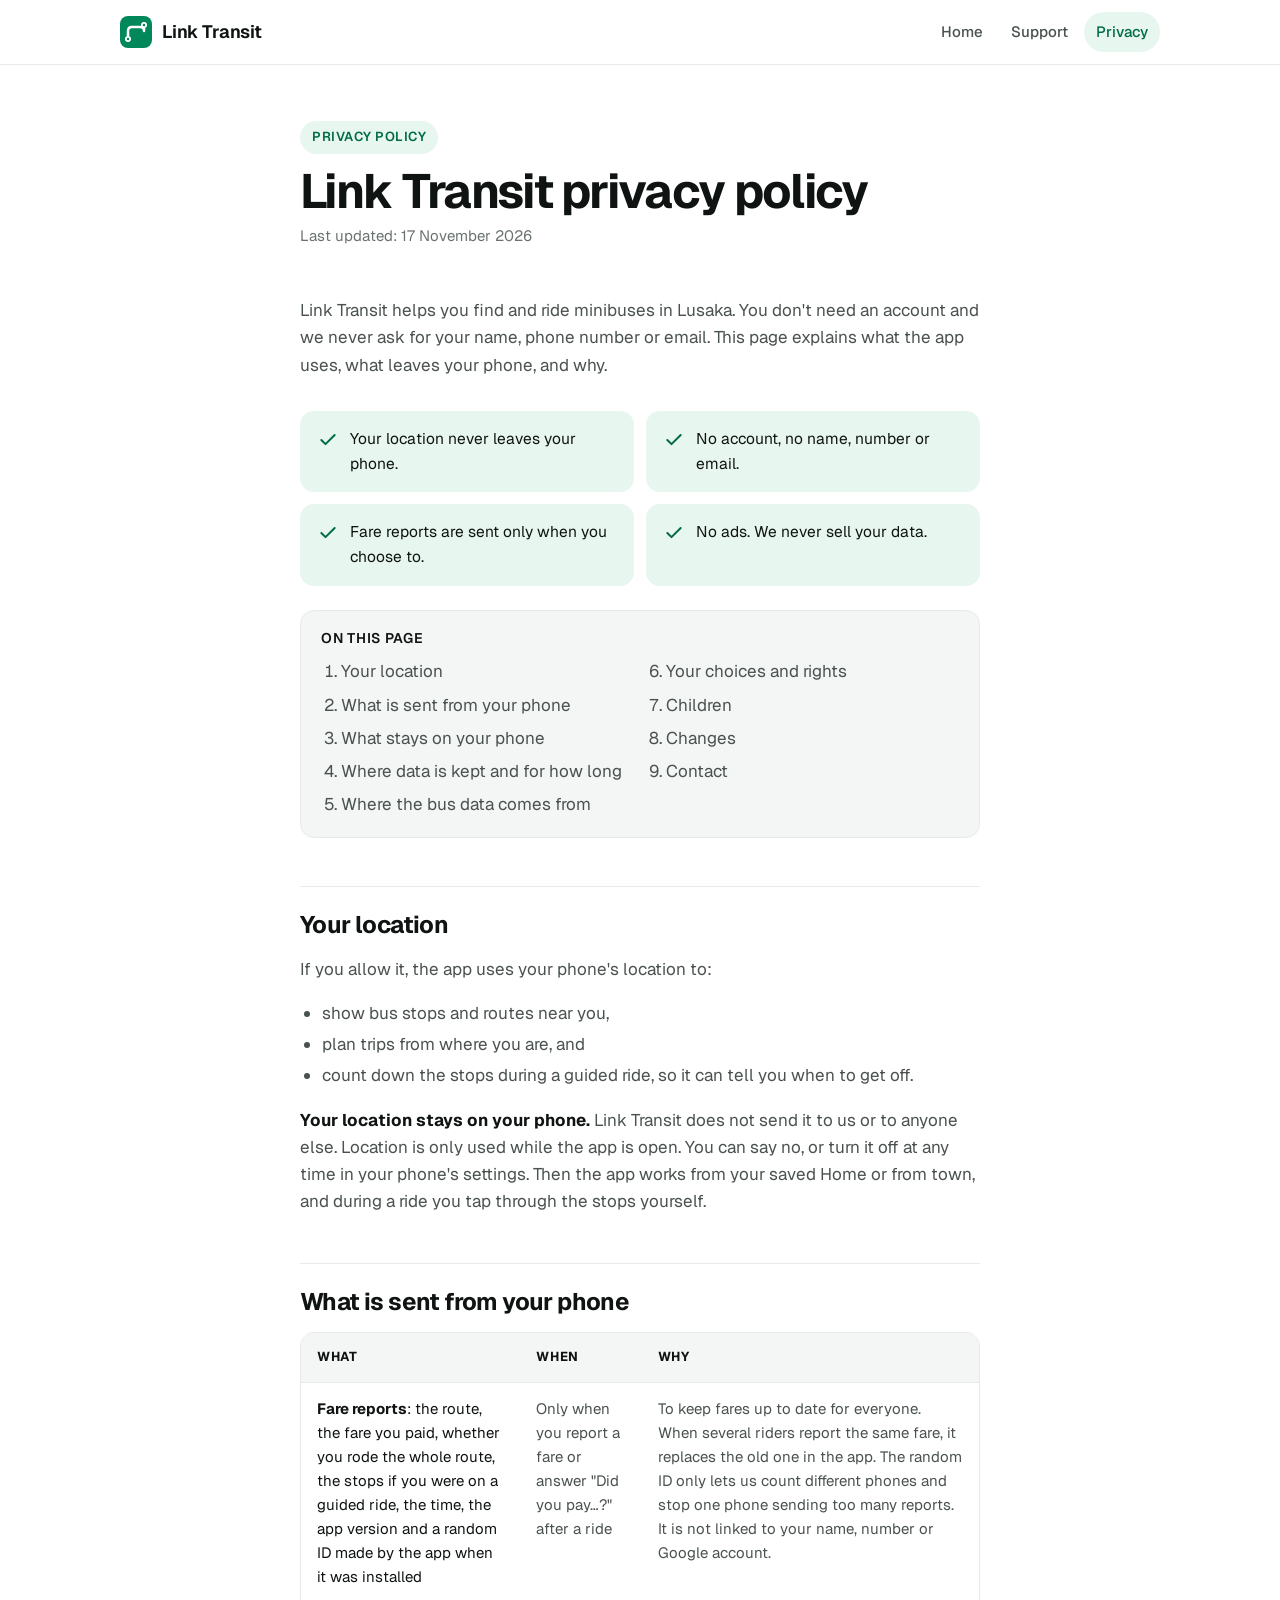
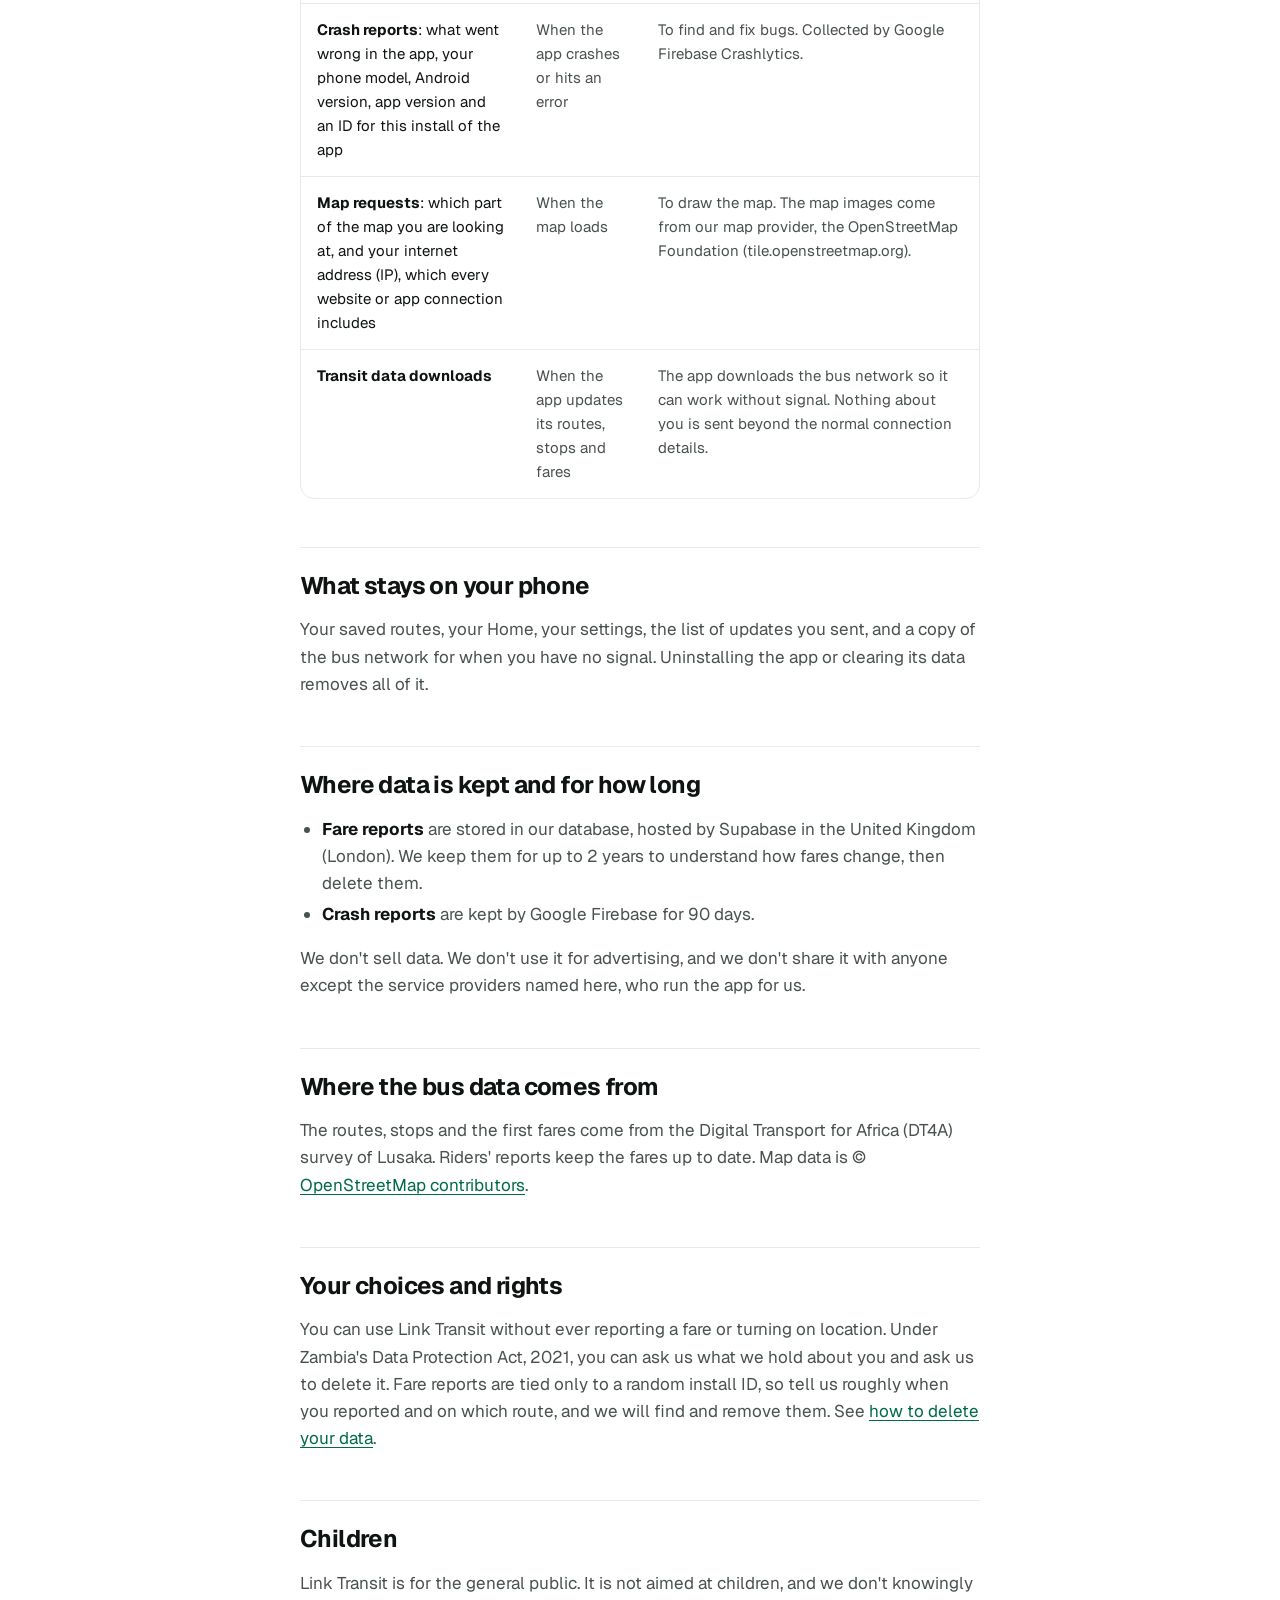
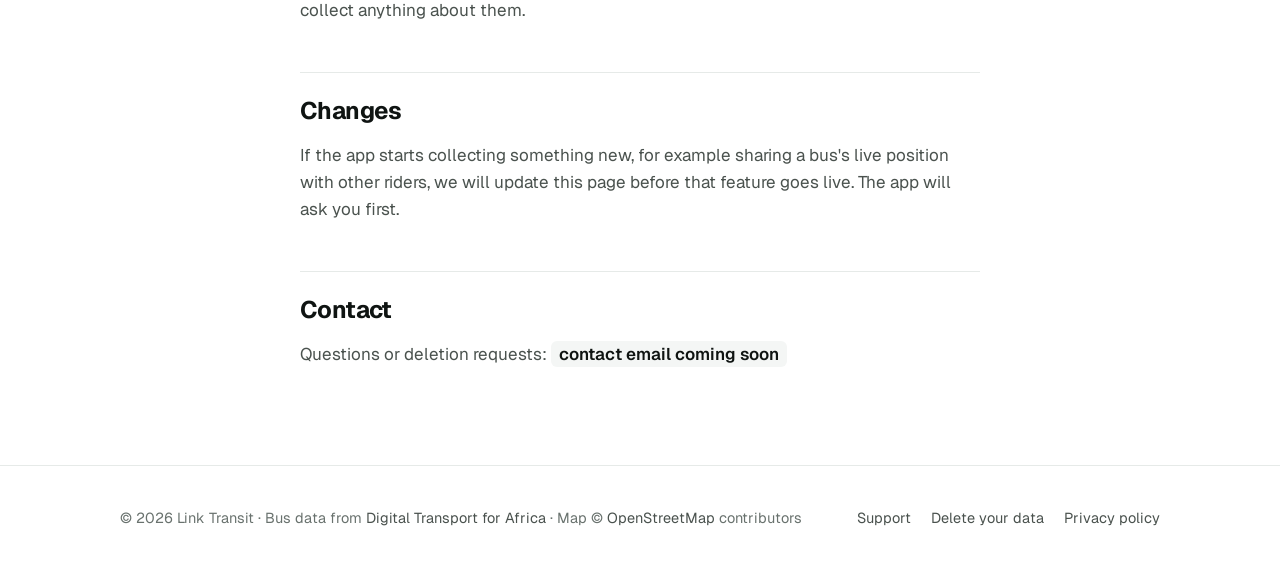
==== privacy.html @ 58b420fc "Link Transit website: home, privacy policy, support Co-Authored-By: Claude Opus 5.5 <noreply@anthrop" ====
<!doctype html>
<html lang="en">
<head>
<meta charset="utf-8">
<meta name="viewport" content="width=device-width, initial-scale=1">
<title>Privacy Policy · Link Transit</title>
<meta name="description" content="What the Link Transit app uses, what leaves your phone, and why.">
<meta name="theme-color" content="#00875A">
<link rel="icon" href="favicon.svg" type="image/svg+xml">
<link rel="preconnect" href="https://fonts.googleapis.com">
<link rel="preconnect" href="https://fonts.gstatic.com" crossorigin>
<link href="https://fonts.googleapis.com/css2?family=Geist:wght@400;500;600;700&display=swap" rel="stylesheet">
<link rel="stylesheet" href="style.css">
</head>
<body>

<header class="site-header">
  <div class="wrap">
    <a class="brand" href="./" aria-label="Link Transit home">
      <svg viewBox="0 0 64 64" aria-hidden="true"><rect width="64" height="64" rx="16" fill="#00875A"/><path d="M16 46 L16 30 Q16 22 24 22 L40 22 Q48 22 48 30 L48 18" fill="none" stroke="#fff" stroke-width="5" stroke-linecap="round" stroke-linejoin="round"/><circle cx="16" cy="46" r="6" fill="#fff"/><circle cx="16" cy="46" r="2.5" fill="#00875A"/><circle cx="48" cy="18" r="6" fill="#fff"/><circle cx="48" cy="18" r="2.5" fill="#00875A"/></svg>
      <span>Link Transit</span>
    </a>
    <nav class="nav" aria-label="Main">
      <a href="./">Home</a>
      <a href="support.html">Support</a>
      <a href="privacy.html" aria-current="page">Privacy</a>
    </nav>
  </div>
</header>

<main class="wrap narrow">
  <div class="doc-hero">
    <span class="eyebrow">Privacy policy</span>
    <h1>Link Transit privacy policy</h1>
    <p class="meta">Last updated: 17 November 2026</p>
  </div>

  <article class="doc">
    <p>Link Transit helps you find and ride minibuses in Lusaka. You don't need an account and we never ask for your name, phone number or email. This page explains what the app uses, what leaves your phone, and why.</p>

    <div class="summary" aria-label="Summary">
      <div><svg viewBox="0 0 24 24" fill="none" stroke="currentColor" stroke-width="2.4" stroke-linecap="round" stroke-linejoin="round" aria-hidden="true"><path d="M20 6 9 17l-5-5"/></svg><span>Your location never leaves your phone.</span></div>
      <div><svg viewBox="0 0 24 24" fill="none" stroke="currentColor" stroke-width="2.4" stroke-linecap="round" stroke-linejoin="round" aria-hidden="true"><path d="M20 6 9 17l-5-5"/></svg><span>No account, no name, number or email.</span></div>
      <div><svg viewBox="0 0 24 24" fill="none" stroke="currentColor" stroke-width="2.4" stroke-linecap="round" stroke-linejoin="round" aria-hidden="true"><path d="M20 6 9 17l-5-5"/></svg><span>Fare reports are sent only when you choose to.</span></div>
      <div><svg viewBox="0 0 24 24" fill="none" stroke="currentColor" stroke-width="2.4" stroke-linecap="round" stroke-linejoin="round" aria-hidden="true"><path d="M20 6 9 17l-5-5"/></svg><span>No ads. We never sell your data.</span></div>
    </div>

    <nav class="toc" aria-label="On this page">
      <p>On this page</p>
      <ol>
        <li><a href="#location">Your location</a></li>
        <li><a href="#sent">What is sent from your phone</a></li>
        <li><a href="#on-phone">What stays on your phone</a></li>
        <li><a href="#storage">Where data is kept and for how long</a></li>
        <li><a href="#sources">Where the bus data comes from</a></li>
        <li><a href="#rights">Your choices and rights</a></li>
        <li><a href="#children">Children</a></li>
        <li><a href="#changes">Changes</a></li>
        <li><a href="#contact">Contact</a></li>
      </ol>
    </nav>

    <h2 id="location">Your location</h2>
    <p>If you allow it, the app uses your phone's location to:</p>
    <ul>
      <li>show bus stops and routes near you,</li>
      <li>plan trips from where you are, and</li>
      <li>count down the stops during a guided ride, so it can tell you when to get off.</li>
    </ul>
    <p><strong>Your location stays on your phone.</strong> Link Transit does not send it to us or to anyone else. Location is only used while the app is open. You can say no, or turn it off at any time in your phone's settings. Then the app works from your saved Home or from town, and during a ride you tap through the stops yourself.</p>

    <h2 id="sent">What is sent from your phone</h2>
    <div class="table-wrap">
      <table>
        <thead><tr><th>What</th><th>When</th><th>Why</th></tr></thead>
        <tbody>
          <tr>
            <td><strong>Fare reports</strong>: the route, the fare you paid, whether you rode the whole route, the stops if you were on a guided ride, the time, the app version and a random ID made by the app when it was installed</td>
            <td>Only when you report a fare or answer "Did you pay…?" after a ride</td>
            <td>To keep fares up to date for everyone. When several riders report the same fare, it replaces the old one in the app. The random ID only lets us count different phones and stop one phone sending too many reports. It is not linked to your name, number or Google account.</td>
          </tr>
          <tr>
            <td><strong>Crash reports</strong>: what went wrong in the app, your phone model, Android version, app version and an ID for this install of the app</td>
            <td>When the app crashes or hits an error</td>
            <td>To find and fix bugs. Collected by Google Firebase Crashlytics.</td>
          </tr>
          <tr>
            <td><strong>Map requests</strong>: which part of the map you are looking at, and your internet address (IP), which every website or app connection includes</td>
            <td>When the map loads</td>
            <td>To draw the map. The map images come from our map provider, the OpenStreetMap Foundation (tile.openstreetmap.org).</td>
          </tr>
          <tr>
            <td><strong>Transit data downloads</strong></td>
            <td>When the app updates its routes, stops and fares</td>
            <td>The app downloads the bus network so it can work without signal. Nothing about you is sent beyond the normal connection details.</td>
          </tr>
        </tbody>
      </table>
    </div>

    <h2 id="on-phone">What stays on your phone</h2>
    <p>Your saved routes, your Home, your settings, the list of updates you sent, and a copy of the bus network for when you have no signal. Uninstalling the app or clearing its data removes all of it.</p>

    <h2 id="storage">Where data is kept and for how long</h2>
    <ul>
      <li><strong>Fare reports</strong> are stored in our database, hosted by Supabase in the United Kingdom (London). We keep them for up to 2 years to understand how fares change, then delete them.</li>
      <li><strong>Crash reports</strong> are kept by Google Firebase for 90 days.</li>
    </ul>
    <p>We don't sell data. We don't use it for advertising, and we don't share it with anyone except the service providers named here, who run the app for us.</p>

    <h2 id="sources">Where the bus data comes from</h2>
    <p>The routes, stops and the first fares come from the Digital Transport for Africa (DT4A) survey of Lusaka. Riders' reports keep the fares up to date. Map data is © <a href="https://www.openstreetmap.org/copyright" rel="noopener">OpenStreetMap contributors</a>.</p>

    <h2 id="rights">Your choices and rights</h2>
    <p>You can use Link Transit without ever reporting a fare or turning on location. Under Zambia's Data Protection Act, 2021, you can ask us what we hold about you and ask us to delete it. Fare reports are tied only to a random install ID, so tell us roughly when you reported and on which route, and we will find and remove them. See <a href="support.html#delete">how to delete your data</a>.</p>

    <h2 id="children">Children</h2>
    <p>Link Transit is for the general public. It is not aimed at children, and we don't knowingly collect anything about them.</p>

    <h2 id="changes">Changes</h2>
    <p>If the app starts collecting something new, for example sharing a bus's live position with other riders, we will update this page before that feature goes live. The app will ask you first.</p>

    <h2 id="contact">Contact</h2>
    <!-- CONTACT-EMAIL: replace the span below with <a href="mailto:you@example.com">you@example.com</a> -->
    <p>Questions or deletion requests: <span class="email-pending">contact email coming soon</span></p>
  </article>
</main>

<footer class="site-footer">
  <div class="wrap">
    <p>© 2026 Link Transit · Bus data from <a href="https://www.digitaltransport4africa.org/" rel="noopener">Digital Transport for Africa</a> · Map © <a href="https://www.openstreetmap.org/copyright" rel="noopener">OpenStreetMap</a> contributors</p>
    <nav aria-label="Footer">
      <a href="support.html">Support</a>
      <a href="support.html#delete">Delete your data</a>
      <a href="privacy.html">Privacy policy</a>
    </nav>
  </div>
</footer>

</body>
</html>
---- style.css ----
:root {
  --bg: #FFFFFF;
  --bg2: #F4F6F5;
  --card: #FFFFFF;
  --ink: #0F1412;
  --ink2: #4A524E;
  --ink3: #69726E;
  --line: #E6EAE8;
  --accent: #00875A;
  --accent-ink: #006B47;
  --accent-soft: #E7F6EF;
  --on-accent: #FFFFFF;
  --you: #2F7BF6;
  --shadow: 0 1px 2px rgba(15, 20, 18, .04), 0 8px 24px rgba(15, 20, 18, .06);
  --radius: 18px;
  color-scheme: light;
}
@media (prefers-color-scheme: dark) {
  :root:not([data-theme="light"]) {
    --bg: #0D0F0E;
    --bg2: #161918;
    --card: #141716;
    --ink: #F1F4F2;
    --ink2: #A9B2AE;
    --ink3: #8A938F;
    --line: #262B29;
    --accent: #2BC48A;
    --accent-ink: #2BC48A;
    --accent-soft: #10291F;
    --on-accent: #04130C;
    --you: #5B9BFF;
    --shadow: 0 1px 2px rgba(0, 0, 0, .3), 0 8px 24px rgba(0, 0, 0, .35);
    color-scheme: dark;
  }
}

* { box-sizing: border-box; }
html { -webkit-text-size-adjust: 100%; scroll-behavior: smooth; }
body {
  margin: 0;
  background: var(--bg);
  color: var(--ink);
  font: 17px/1.6 "Geist", system-ui, -apple-system, "Segoe UI", Roboto, sans-serif;
  -webkit-font-smoothing: antialiased;
}
a { color: var(--accent-ink); text-underline-offset: 3px; }
a:hover { text-decoration-thickness: 2px; }
img, svg { display: block; max-width: 100%; }
:focus-visible { outline: 3px solid var(--you); outline-offset: 3px; border-radius: 6px; }

.wrap { max-width: 1080px; margin: 0 auto; padding: 0 20px; }
.narrow { max-width: 720px; }

/* Header */
.site-header {
  position: sticky; top: 0; z-index: 10;
  background: color-mix(in srgb, var(--bg) 85%, transparent);
  backdrop-filter: saturate(1.4) blur(12px);
  -webkit-backdrop-filter: saturate(1.4) blur(12px);
  border-bottom: 1px solid var(--line);
}
.site-header .wrap { display: flex; align-items: center; justify-content: space-between; height: 64px; gap: 16px; }
.brand { display: flex; align-items: center; gap: 10px; color: var(--ink); text-decoration: none; font-weight: 650; font-size: 18px; letter-spacing: -.01em; }
.brand svg { width: 32px; height: 32px; flex: none; }
.nav { display: flex; gap: 4px; }
.nav a { color: var(--ink2); text-decoration: none; font-size: 15px; font-weight: 500; padding: 8px 12px; border-radius: 999px; }
.nav a:hover { color: var(--ink); background: var(--bg2); }
.nav a[aria-current="page"] { color: var(--accent-ink); background: var(--accent-soft); }

/* Hero */
.hero { padding: 72px 0 56px; overflow: hidden; }
.hero .wrap { display: grid; grid-template-columns: 1.1fr .9fr; gap: 48px; align-items: center; }
.eyebrow {
  display: inline-flex; align-items: center; gap: 8px;
  font-size: 13px; font-weight: 600; letter-spacing: .04em; text-transform: uppercase;
  color: var(--accent-ink); background: var(--accent-soft);
  padding: 6px 12px; border-radius: 999px;
}
.pulse { width: 8px; height: 8px; border-radius: 50%; background: var(--accent); box-shadow: 0 0 0 0 var(--accent); animation: pulse 2s infinite; }
@keyframes pulse {
  0% { box-shadow: 0 0 0 0 color-mix(in srgb, var(--accent) 60%, transparent); }
  70% { box-shadow: 0 0 0 10px transparent; }
  100% { box-shadow: 0 0 0 0 transparent; }
}
h1 { font-size: clamp(38px, 6vw, 60px); line-height: 1.05; letter-spacing: -.035em; margin: 20px 0 16px; font-weight: 700; }
h1 em { font-style: normal; color: var(--accent); }
.lede { font-size: 20px; color: var(--ink2); max-width: 34ch; margin: 0 0 28px; }
.cta-row { display: flex; flex-wrap: wrap; gap: 12px; align-items: center; }
.btn {
  display: inline-flex; align-items: center; gap: 10px;
  padding: 14px 22px; border-radius: 14px; font-weight: 600; font-size: 16px; text-decoration: none;
  border: 1px solid transparent;
}
.btn-primary { background: var(--ink); color: var(--bg); }
.btn-primary[aria-disabled="true"] { cursor: default; }
.btn-ghost { color: var(--ink); border-color: var(--line); }
.btn-ghost:hover { background: var(--bg2); }
.btn small { display: block; font-size: 11px; font-weight: 500; opacity: .7; line-height: 1.1; text-transform: uppercase; letter-spacing: .05em; }
.btn span { line-height: 1.15; }

/* Phone mockup */
.phone {
  width: 300px; max-width: 100%; margin: 0 auto;
  aspect-ratio: 9 / 18.5;
  border-radius: 44px; padding: 10px;
  background: var(--ink);
  box-shadow: 0 30px 60px -20px rgba(0, 0, 0, .35), 0 0 0 1px var(--line);
  position: relative;
}
.screen { height: 100%; border-radius: 34px; overflow: hidden; background: var(--bg); position: relative; display: flex; flex-direction: column; }
.screen-map { flex: 1; position: relative; background: var(--bg2); }
.screen-map svg { position: absolute; inset: 0; width: 100%; height: 100%; }
.sheet {
  background: var(--card); border-top: 1px solid var(--line);
  border-radius: 22px 22px 0 0; margin-top: -22px; position: relative;
  padding: 10px 18px 20px;
  box-shadow: 0 -8px 24px rgba(0, 0, 0, .08);
}
.grab { width: 36px; height: 4px; border-radius: 4px; background: var(--line); margin: 0 auto 12px; }
.sheet .k { font-size: 11px; font-weight: 600; text-transform: uppercase; letter-spacing: .06em; color: var(--ink3); }
.sheet .big { font-size: 26px; font-weight: 700; letter-spacing: -.02em; margin: 2px 0 10px; }
.sheet .big b { color: var(--accent); }
.stops { display: flex; gap: 6px; margin-bottom: 14px; }
.stops i { flex: 1; height: 6px; border-radius: 6px; background: var(--accent); }
.stops i.todo { background: var(--line); }
.chip-row { display: flex; gap: 8px; align-items: center; font-size: 13px; color: var(--ink2); }
.route-badge { font-weight: 700; font-size: 12px; background: var(--accent); color: var(--on-accent); padding: 3px 8px; border-radius: 6px; }

/* Sections */
section { padding: 72px 0; }
.alt { background: var(--bg2); border-top: 1px solid var(--line); border-bottom: 1px solid var(--line); }
h2 { font-size: clamp(28px, 4vw, 38px); letter-spacing: -.025em; line-height: 1.15; margin: 0 0 12px; }
.section-lede { color: var(--ink2); font-size: 18px; max-width: 56ch; margin: 0 0 40px; }

.features { display: grid; grid-template-columns: repeat(3, 1fr); gap: 16px; }
.feature {
  background: var(--card); border: 1px solid var(--line); border-radius: var(--radius);
  padding: 24px; box-shadow: var(--shadow);
}
.icon {
  width: 44px; height: 44px; border-radius: 12px; display: grid; place-items: center;
  background: var(--accent-soft); color: var(--accent-ink); margin-bottom: 16px;
}
.icon svg { width: 22px; height: 22px; }
.feature h3 { margin: 0 0 6px; font-size: 18px; letter-spacing: -.01em; }
.feature p { margin: 0; color: var(--ink2); font-size: 15.5px; }

.steps { display: grid; grid-template-columns: repeat(3, 1fr); gap: 0; counter-reset: step; position: relative; }
.step { position: relative; padding: 0 24px 0 0; }
.step::before {
  counter-increment: step; content: counter(step);
  display: grid; place-items: center; width: 40px; height: 40px; border-radius: 50%;
  background: var(--accent); color: var(--on-accent); font-weight: 700; margin-bottom: 16px;
  position: relative; z-index: 1; box-shadow: 0 0 0 6px var(--bg2);
}
.step::after {
  content: ""; position: absolute; top: 19px; left: 40px; right: 0; height: 3px;
  background: repeating-linear-gradient(90deg, var(--accent) 0 10px, transparent 10px 18px);
  opacity: .5;
}
.step:last-child::after { display: none; }
.step h3 { margin: 0 0 6px; font-size: 18px; }
.step p { margin: 0; color: var(--ink2); font-size: 15.5px; }

.promise { display: grid; grid-template-columns: repeat(3, 1fr); gap: 24px; }
.promise div { border-top: 3px solid var(--accent); padding-top: 16px; }
.promise h3 { margin: 0 0 6px; font-size: 18px; }
.promise p { margin: 0; color: var(--ink2); font-size: 15.5px; }

/* Document pages */
.doc-hero { padding: 56px 0 8px; }
.doc-hero h1 { font-size: clamp(34px, 5vw, 48px); margin: 12px 0 8px; }
.meta { color: var(--ink3); font-size: 15px; margin: 0; }
.doc { padding: 24px 0 80px; }
.doc h2 { font-size: 24px; margin: 48px 0 12px; padding-top: 24px; border-top: 1px solid var(--line); scroll-margin-top: 88px; }
.doc h3 { font-size: 18px; margin: 24px 0 8px; }
.doc p, .doc li { color: var(--ink2); }
.doc strong { color: var(--ink); }
.doc ul { padding-left: 22px; }
.doc li { margin: 4px 0; }

.summary {
  display: grid; grid-template-columns: repeat(2, 1fr); gap: 12px; margin: 32px 0 8px;
}
.summary div {
  background: var(--accent-soft); border-radius: 14px; padding: 16px 18px;
  font-size: 15.5px; color: var(--ink); display: flex; gap: 12px; align-items: flex-start;
}
.summary svg { width: 20px; height: 20px; flex: none; color: var(--accent-ink); margin-top: 3px; }

.toc { background: var(--bg2); border: 1px solid var(--line); border-radius: 14px; padding: 16px 20px; margin: 24px 0; }
.toc p { margin: 0 0 6px; font-weight: 600; color: var(--ink); font-size: 14px; text-transform: uppercase; letter-spacing: .05em; }
.toc ol { margin: 0; padding-left: 20px; columns: 2; column-gap: 32px; }
.toc a { color: var(--ink2); text-decoration: none; }
.toc a:hover { color: var(--accent-ink); text-decoration: underline; }

.table-wrap { overflow-x: auto; border: 1px solid var(--line); border-radius: 14px; margin: 16px 0; }
table { width: 100%; border-collapse: collapse; font-size: 15px; min-width: 560px; }
th, td { text-align: left; vertical-align: top; padding: 14px 16px; border-bottom: 1px solid var(--line); }
tr:last-child td { border-bottom: 0; }
th { color: var(--ink); background: var(--bg2); font-size: 13px; text-transform: uppercase; letter-spacing: .05em; }
td { color: var(--ink2); }
td:first-child { color: var(--ink); }

.callout {
  border: 1px solid var(--line); border-left: 4px solid var(--accent);
  border-radius: 12px; padding: 16px 20px; background: var(--card); margin: 20px 0;
}
.callout p { margin: 0; }

.faq details {
  border: 1px solid var(--line); border-radius: 14px; background: var(--card);
  margin: 10px 0; padding: 0 20px;
}
.faq summary {
  cursor: pointer; list-style: none; padding: 18px 0; font-weight: 600; color: var(--ink);
  display: flex; justify-content: space-between; gap: 16px; align-items: center;
}
.faq summary::-webkit-details-marker { display: none; }
.faq summary::after { content: "+"; font-size: 22px; font-weight: 400; color: var(--ink3); transition: transform .2s; }
.faq details[open] summary::after { transform: rotate(45deg); }
.faq details > *:not(summary) { margin-top: 0; }
.faq details p:last-child, .faq details ol:last-child { padding-bottom: 6px; }

.contact-card {
  display: flex; gap: 20px; align-items: center; flex-wrap: wrap;
  background: var(--ink); color: var(--bg); border-radius: var(--radius); padding: 28px; margin: 24px 0;
}
.contact-card h3 { margin: 0 0 4px; color: var(--bg); font-size: 20px; }
.contact-card p { margin: 0; color: color-mix(in srgb, var(--bg) 72%, transparent); }
.contact-card .grow { flex: 1; min-width: 220px; }
.contact-card a.btn { background: var(--accent); color: var(--on-accent); }
.email-pending { font-weight: 600; color: var(--ink); background: var(--bg2); padding: 2px 8px; border-radius: 6px; }

/* Footer */
.site-footer { border-top: 1px solid var(--line); padding: 40px 0 48px; color: var(--ink3); font-size: 14.5px; }
.site-footer .wrap { display: flex; flex-wrap: wrap; justify-content: space-between; gap: 20px; }
.site-footer nav { display: flex; gap: 20px; flex-wrap: wrap; }
.site-footer a { color: var(--ink2); text-decoration: none; }
.site-footer a:hover { color: var(--ink); text-decoration: underline; }
.site-footer p { margin: 0; }

@media (max-width: 860px) {
  .hero { padding: 40px 0 32px; }
  .hero .wrap { grid-template-columns: 1fr; gap: 40px; }
  .features, .promise { grid-template-columns: 1fr; }
  .steps { grid-template-columns: 1fr; gap: 28px; }
  .step { padding: 0 0 0 60px; }
  .step::before { position: absolute; left: 0; top: 0; }
  .step::after { top: 40px; left: 19px; right: auto; bottom: -28px; width: 3px; height: auto;
    background: repeating-linear-gradient(180deg, var(--accent) 0 10px, transparent 10px 18px); }
  .summary { grid-template-columns: 1fr; }
  .toc ol { columns: 1; }
  section { padding: 56px 0; }
}
@media (max-width: 480px) {
  .wrap { padding: 0 16px; }
  .nav a { padding: 8px 8px; font-size: 14px; }
  .brand span { display: none; }
  .lede { font-size: 18px; }
}
@media (prefers-reduced-motion: reduce) {
  * { animation: none !important; transition: none !important; scroll-behavior: auto !important; }
}

/* fixes */
.phone { background: #1A1D1C; box-shadow: 0 30px 60px -20px rgba(0, 0, 0, .35), 0 0 0 1px #2A2F2D; }
.toc li { margin: 0; padding: 3px 0; break-inside: avoid; }
@media (max-width: 640px) {
  .table-wrap { border: 0; overflow: visible; }
  table, tbody, tr, td { display: block; min-width: 0; width: auto; }
  thead { display: none; }
  tr { border: 1px solid var(--line); border-radius: 14px; margin: 0 0 12px; padding: 4px 16px; background: var(--card); }
  td { padding: 10px 0; border-bottom: 1px solid var(--line); }
  td:last-child { border-bottom: 0; }
  td:nth-child(2)::before, td:nth-child(3)::before {
    display: block; font-size: 12px; font-weight: 600; text-transform: uppercase; letter-spacing: .05em; color: var(--ink3); margin-bottom: 2px;
  }
  td:nth-child(2)::before { content: "When"; }
  td:nth-child(3)::before { content: "Why"; }
}
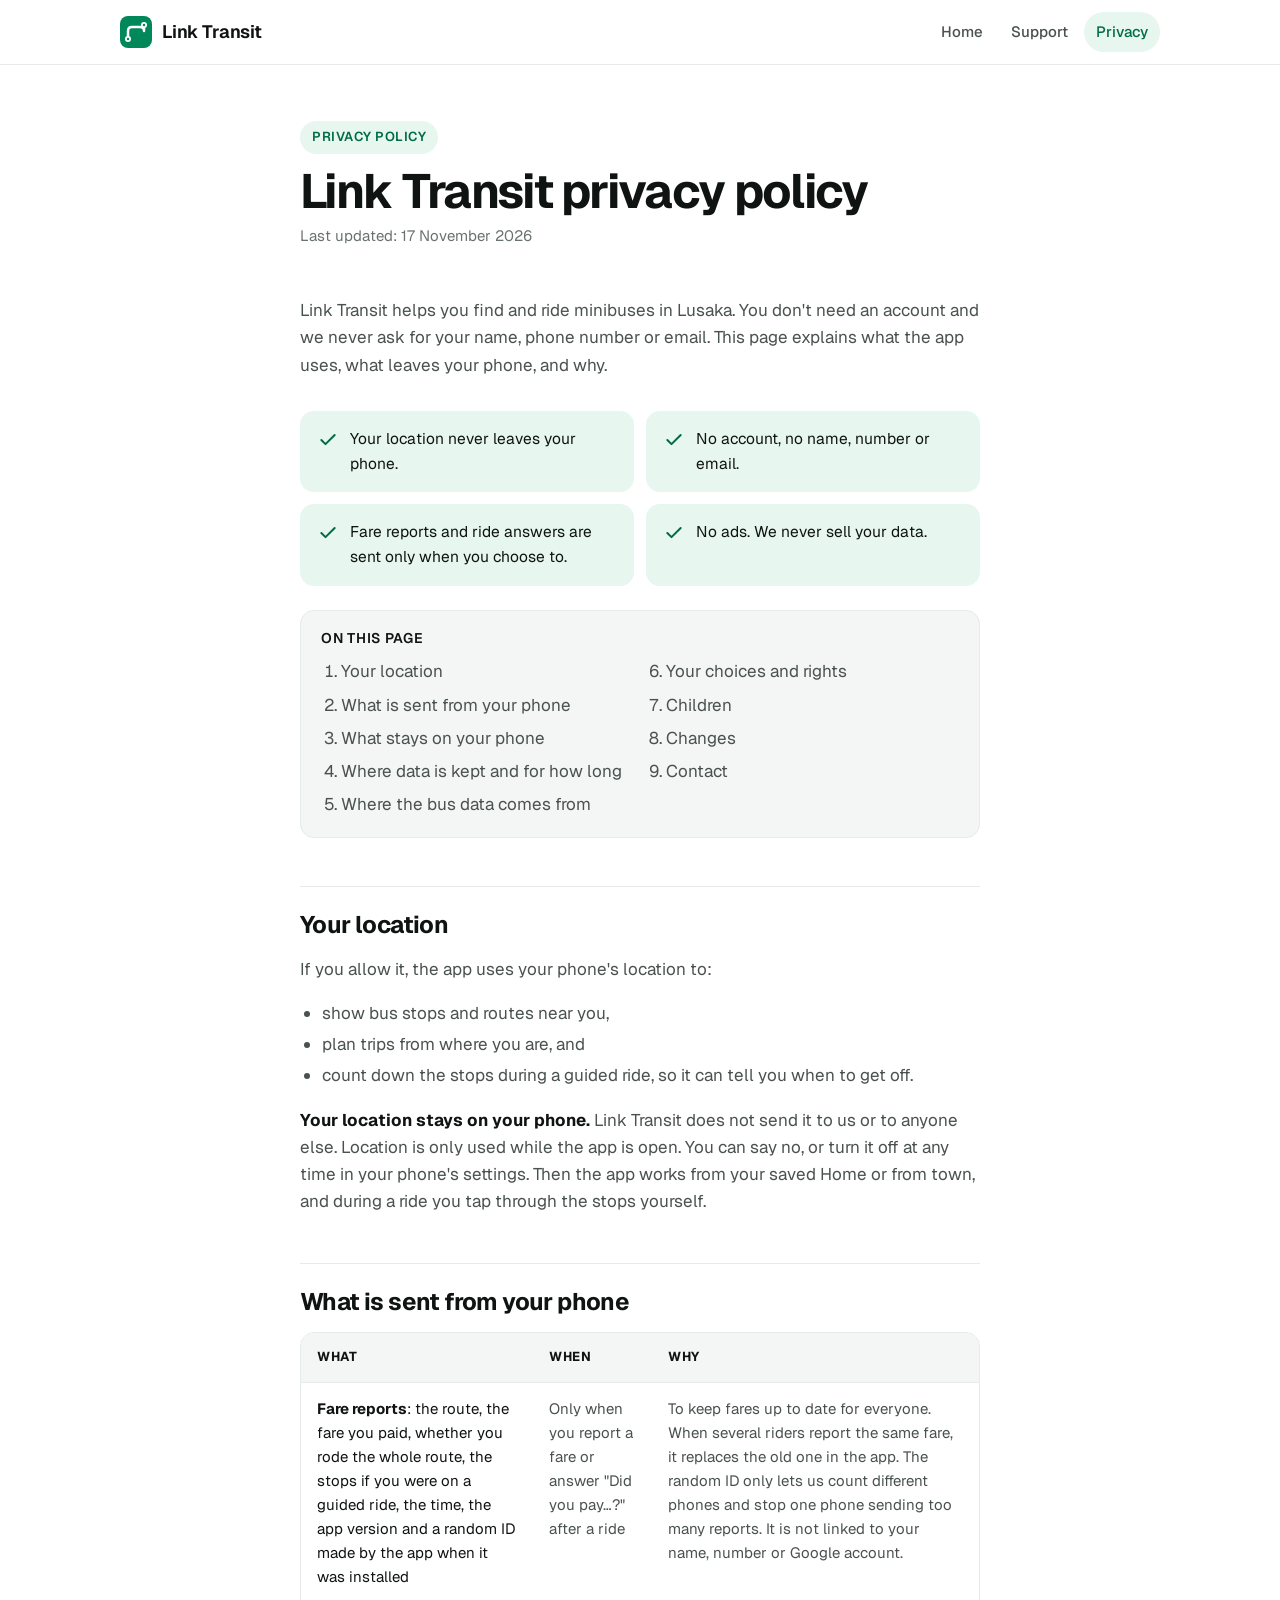
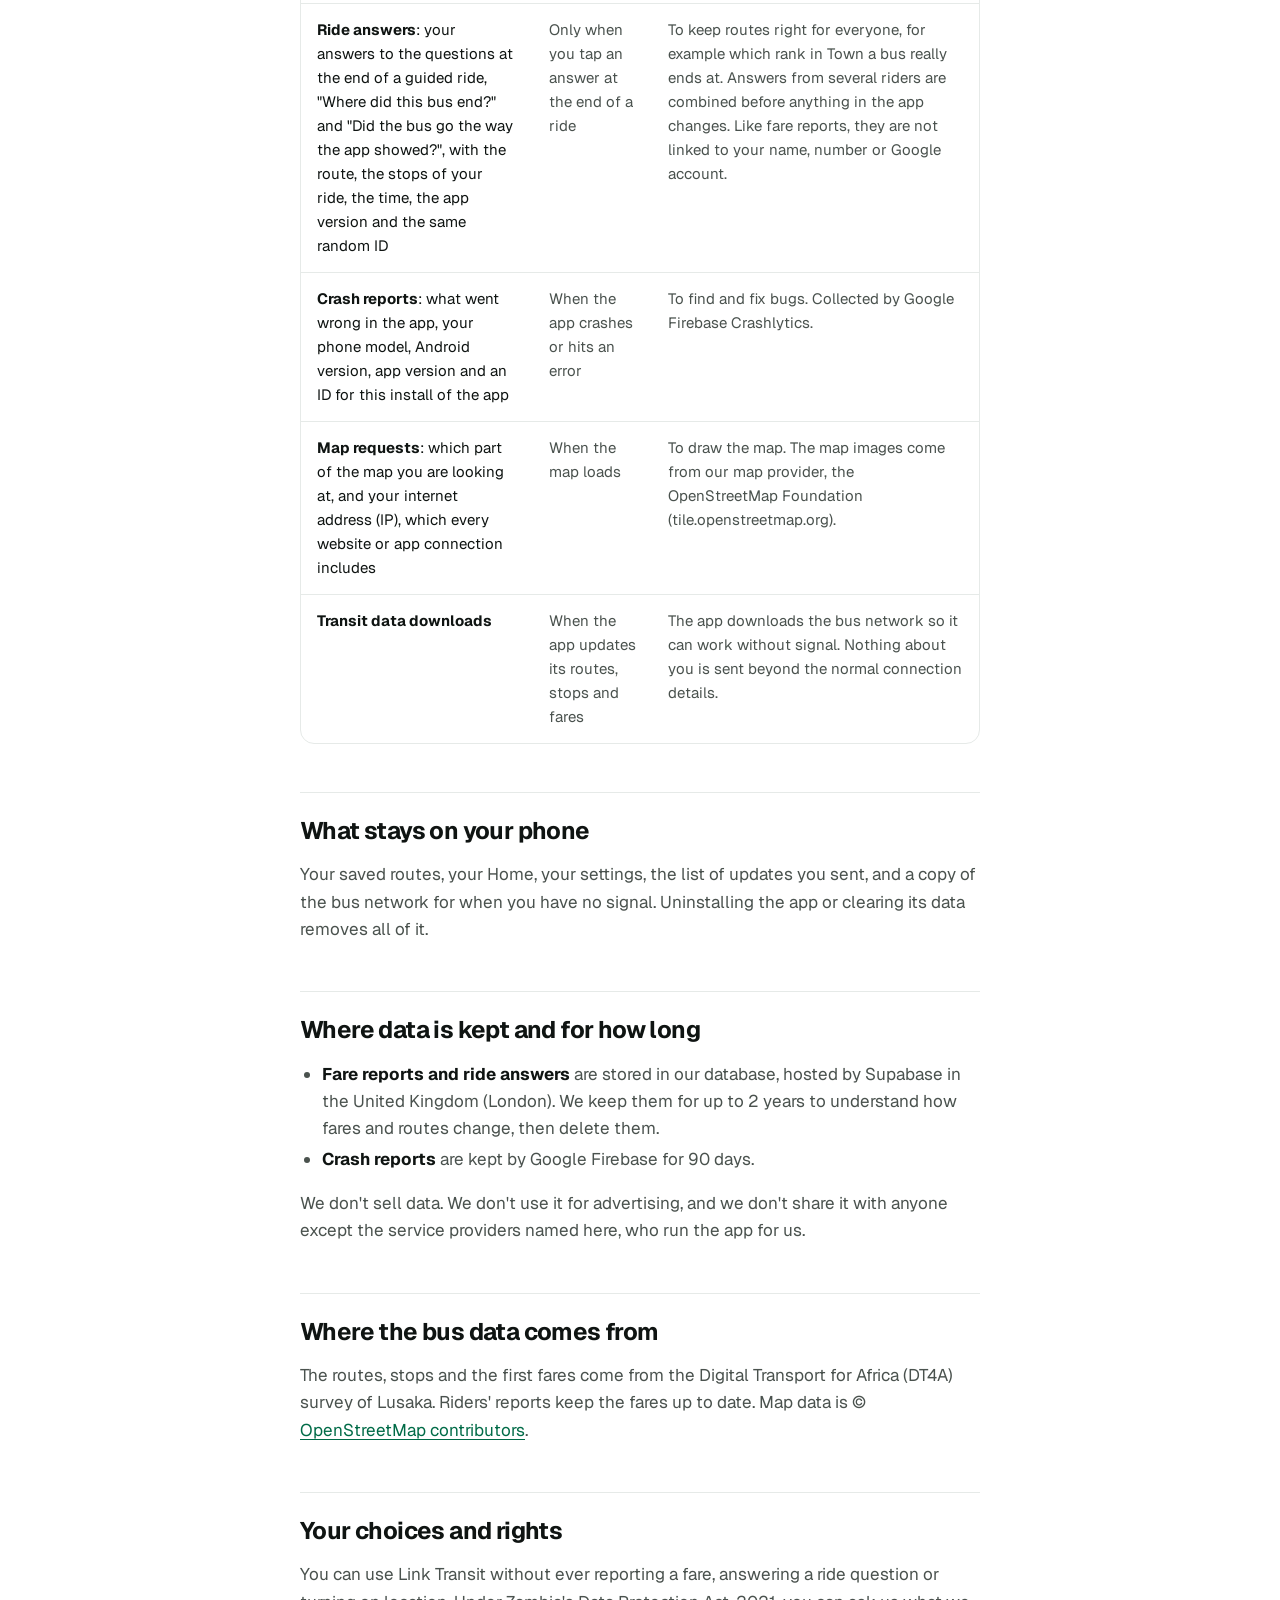
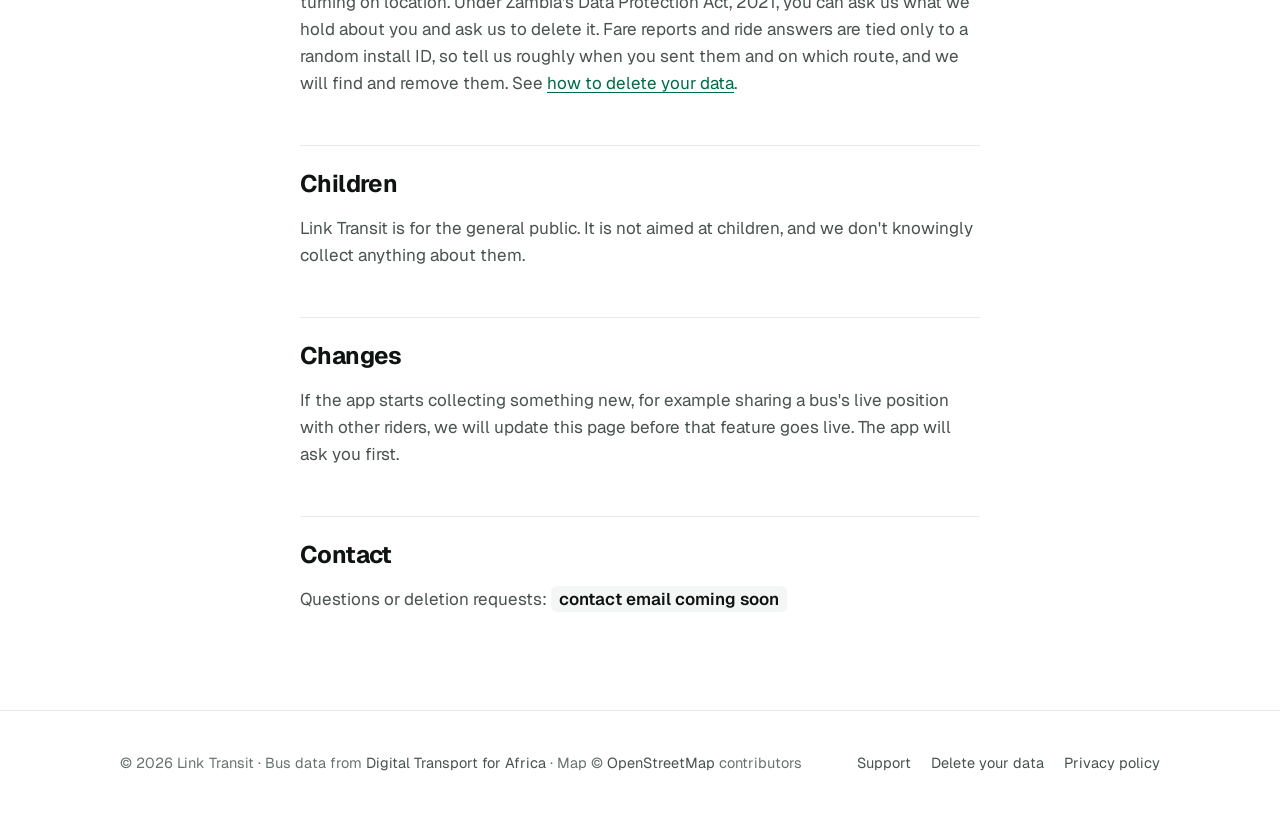
==== commit d068aebf: "Privacy policy: cover end-of-ride answers Co-Authored-By: Claude Opus 5.5 <noreply@anthropic.com>" ====
--- a/privacy.html
+++ b/privacy.html
@@ -41,7 +41,7 @@
     <div class="summary" aria-label="Summary">
       <div><svg viewBox="0 0 24 24" fill="none" stroke="currentColor" stroke-width="2.4" stroke-linecap="round" stroke-linejoin="round" aria-hidden="true"><path d="M20 6 9 17l-5-5"/></svg><span>Your location never leaves your phone.</span></div>
       <div><svg viewBox="0 0 24 24" fill="none" stroke="currentColor" stroke-width="2.4" stroke-linecap="round" stroke-linejoin="round" aria-hidden="true"><path d="M20 6 9 17l-5-5"/></svg><span>No account, no name, number or email.</span></div>
-      <div><svg viewBox="0 0 24 24" fill="none" stroke="currentColor" stroke-width="2.4" stroke-linecap="round" stroke-linejoin="round" aria-hidden="true"><path d="M20 6 9 17l-5-5"/></svg><span>Fare reports are sent only when you choose to.</span></div>
+      <div><svg viewBox="0 0 24 24" fill="none" stroke="currentColor" stroke-width="2.4" stroke-linecap="round" stroke-linejoin="round" aria-hidden="true"><path d="M20 6 9 17l-5-5"/></svg><span>Fare reports and ride answers are sent only when you choose to.</span></div>
       <div><svg viewBox="0 0 24 24" fill="none" stroke="currentColor" stroke-width="2.4" stroke-linecap="round" stroke-linejoin="round" aria-hidden="true"><path d="M20 6 9 17l-5-5"/></svg><span>No ads. We never sell your data.</span></div>
     </div>
 
@@ -80,6 +80,11 @@
             <td>To keep fares up to date for everyone. When several riders report the same fare, it replaces the old one in the app. The random ID only lets us count different phones and stop one phone sending too many reports. It is not linked to your name, number or Google account.</td>
           </tr>
           <tr>
+            <td><strong>Ride answers</strong>: your answers to the questions at the end of a guided ride, "Where did this bus end?" and "Did the bus go the way the app showed?", with the route, the stops of your ride, the time, the app version and the same random ID</td>
+            <td>Only when you tap an answer at the end of a ride</td>
+            <td>To keep routes right for everyone, for example which rank in Town a bus really ends at. Answers from several riders are combined before anything in the app changes. Like fare reports, they are not linked to your name, number or Google account.</td>
+          </tr>
+          <tr>
             <td><strong>Crash reports</strong>: what went wrong in the app, your phone model, Android version, app version and an ID for this install of the app</td>
             <td>When the app crashes or hits an error</td>
             <td>To find and fix bugs. Collected by Google Firebase Crashlytics.</td>
@@ -103,7 +108,7 @@
 
     <h2 id="storage">Where data is kept and for how long</h2>
     <ul>
-      <li><strong>Fare reports</strong> are stored in our database, hosted by Supabase in the United Kingdom (London). We keep them for up to 2 years to understand how fares change, then delete them.</li>
+      <li><strong>Fare reports and ride answers</strong> are stored in our database, hosted by Supabase in the United Kingdom (London). We keep them for up to 2 years to understand how fares and routes change, then delete them.</li>
       <li><strong>Crash reports</strong> are kept by Google Firebase for 90 days.</li>
     </ul>
     <p>We don't sell data. We don't use it for advertising, and we don't share it with anyone except the service providers named here, who run the app for us.</p>
@@ -112,7 +117,7 @@
     <p>The routes, stops and the first fares come from the Digital Transport for Africa (DT4A) survey of Lusaka. Riders' reports keep the fares up to date. Map data is © <a href="https://www.openstreetmap.org/copyright" rel="noopener">OpenStreetMap contributors</a>.</p>
 
     <h2 id="rights">Your choices and rights</h2>
-    <p>You can use Link Transit without ever reporting a fare or turning on location. Under Zambia's Data Protection Act, 2021, you can ask us what we hold about you and ask us to delete it. Fare reports are tied only to a random install ID, so tell us roughly when you reported and on which route, and we will find and remove them. See <a href="support.html#delete">how to delete your data</a>.</p>
+    <p>You can use Link Transit without ever reporting a fare, answering a ride question or turning on location. Under Zambia's Data Protection Act, 2021, you can ask us what we hold about you and ask us to delete it. Fare reports and ride answers are tied only to a random install ID, so tell us roughly when you sent them and on which route, and we will find and remove them. See <a href="support.html#delete">how to delete your data</a>.</p>
 
     <h2 id="children">Children</h2>
     <p>Link Transit is for the general public. It is not aimed at children, and we don't knowingly collect anything about them.</p>
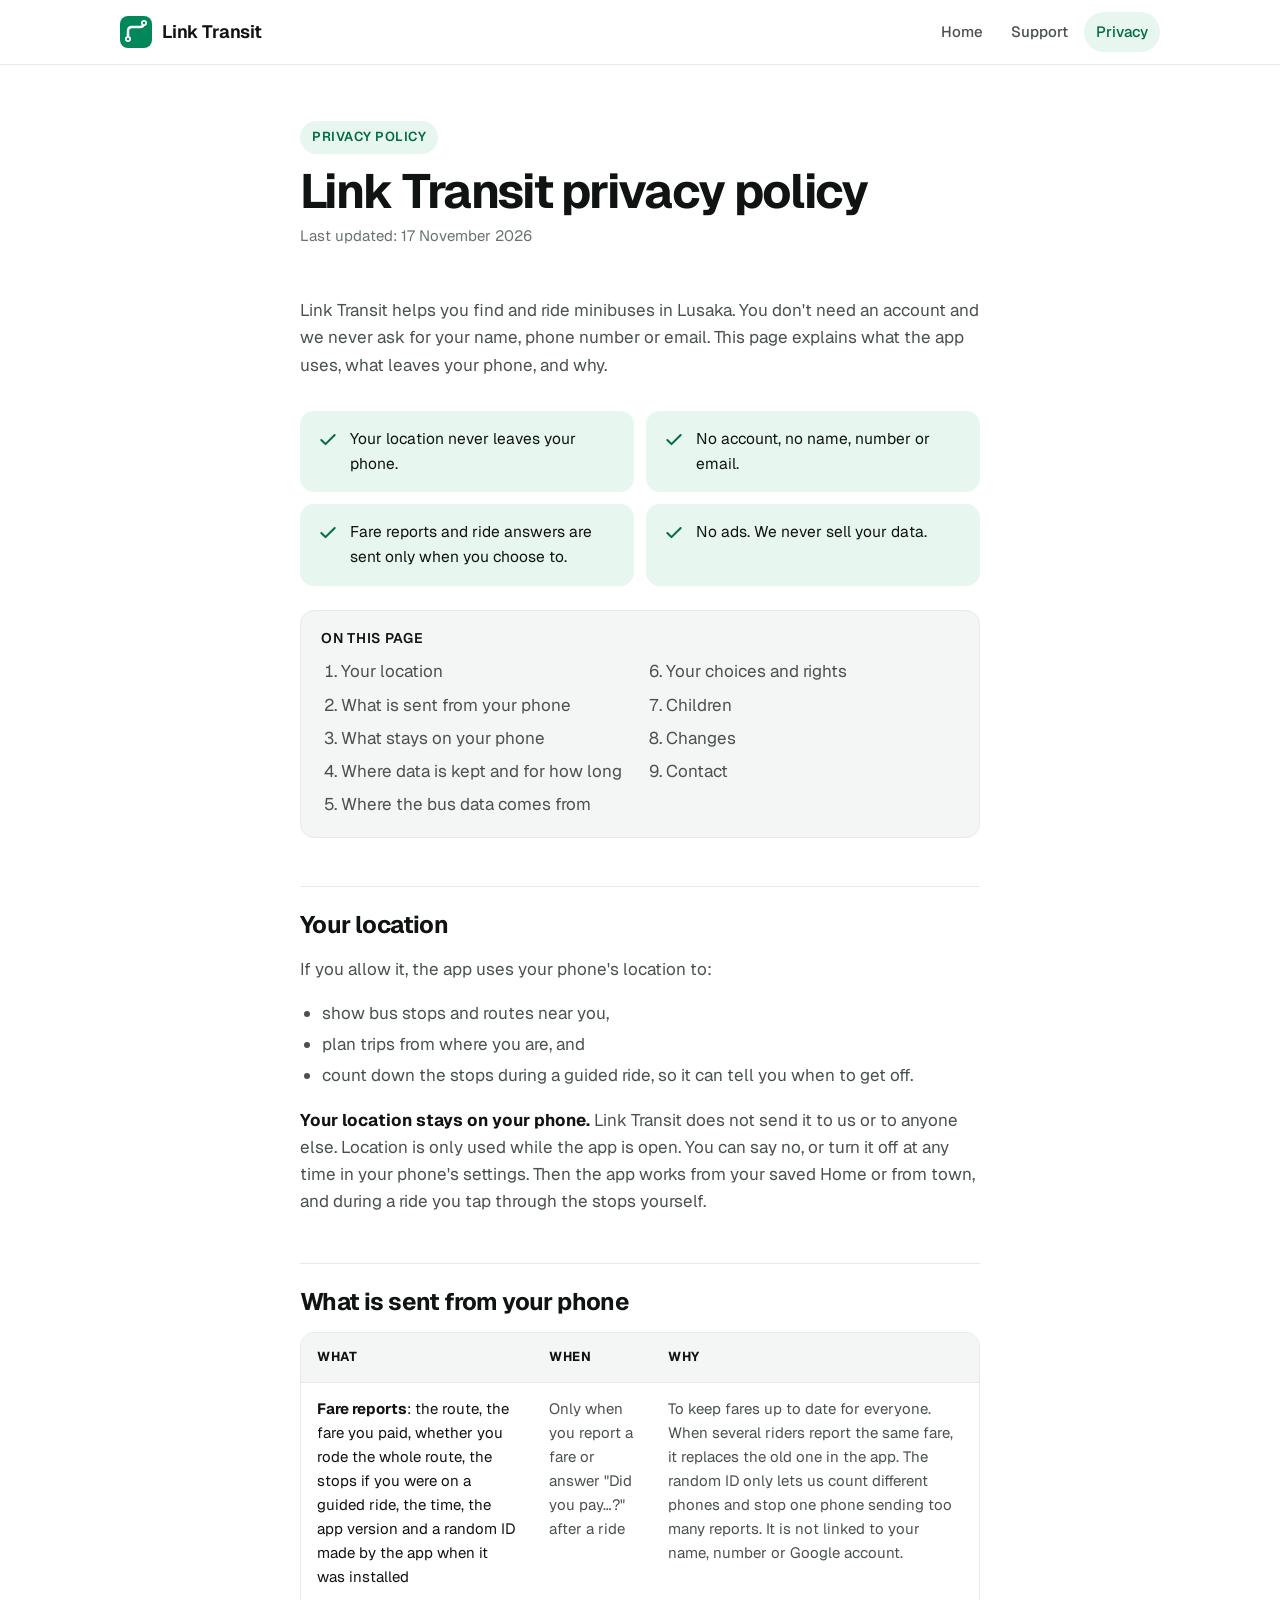
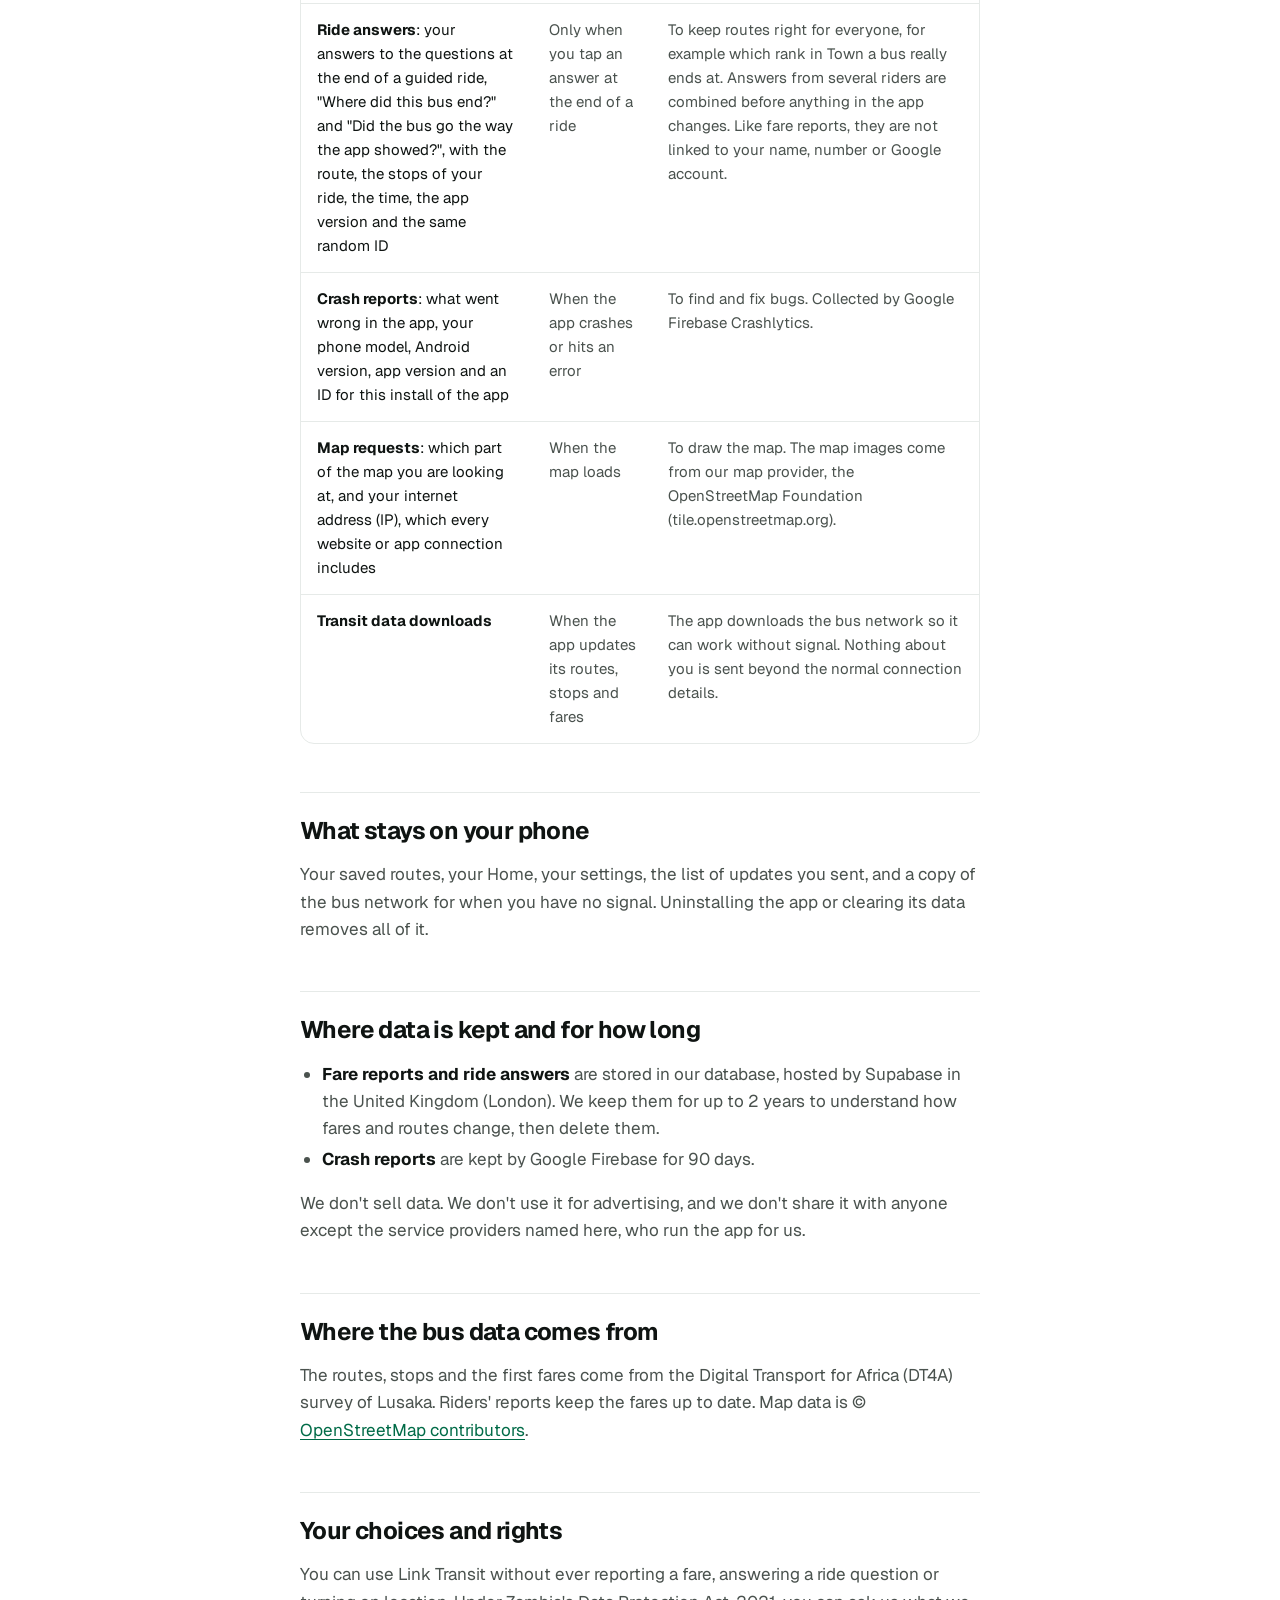
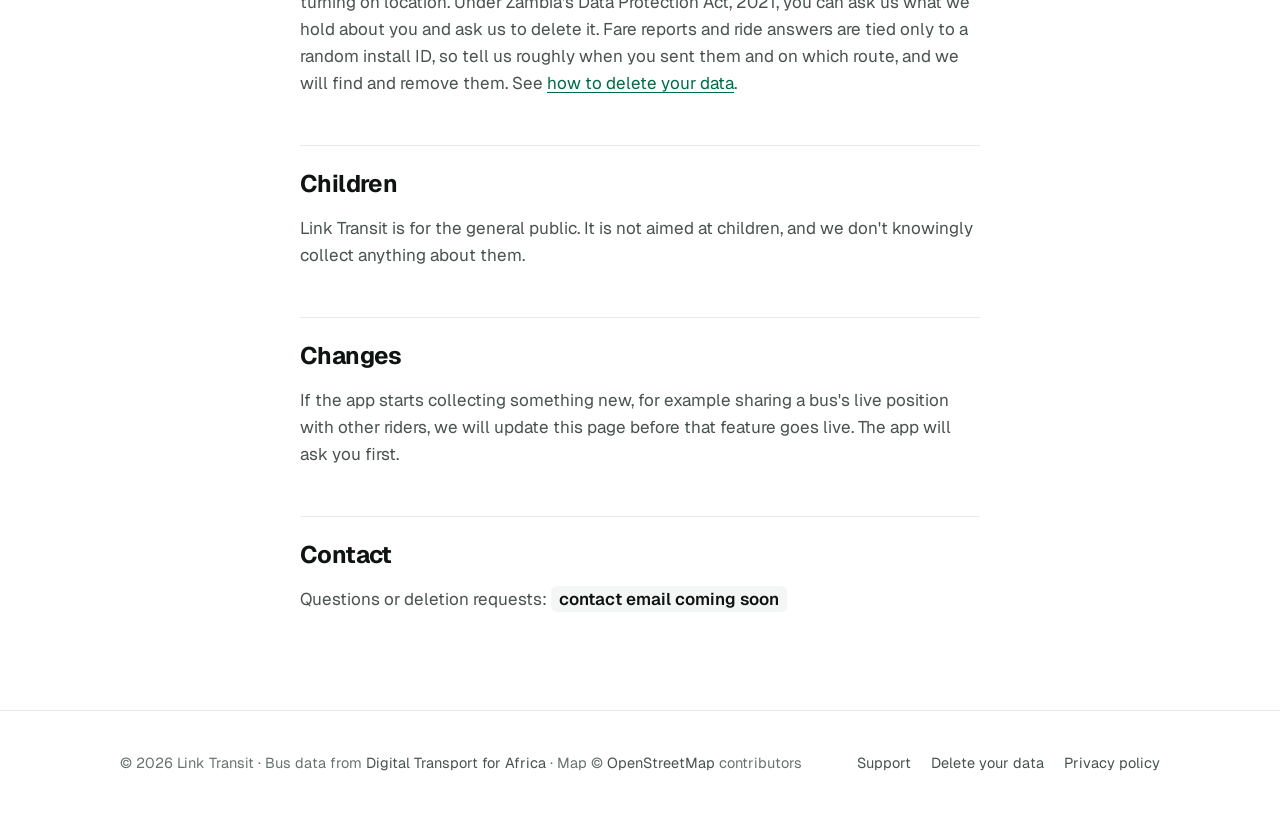
==== commit 0581d1e2: "Smoother route line in logo Co-Authored-By: Claude Opus 5.5 <noreply@anthropic.com>" ====
--- a/privacy.html
+++ b/privacy.html
@@ -17,7 +17,7 @@
 <header class="site-header">
   <div class="wrap">
     <a class="brand" href="./" aria-label="Link Transit home">
-      <svg viewBox="0 0 64 64" aria-hidden="true"><rect width="64" height="64" rx="16" fill="#00875A"/><path d="M16 46 L16 30 Q16 22 24 22 L40 22 Q48 22 48 30 L48 18" fill="none" stroke="#fff" stroke-width="5" stroke-linecap="round" stroke-linejoin="round"/><circle cx="16" cy="46" r="6" fill="#fff"/><circle cx="16" cy="46" r="2.5" fill="#00875A"/><circle cx="48" cy="18" r="6" fill="#fff"/><circle cx="48" cy="18" r="2.5" fill="#00875A"/></svg>
+      <svg viewBox="0 0 64 64" aria-hidden="true"><rect width="64" height="64" rx="16" fill="#00875A"/><path d="M16 46 L16 30 Q16 22 24 22 L40 22 Q48 22 48 14" fill="none" stroke="#fff" stroke-width="5" stroke-linecap="round" stroke-linejoin="round"/><circle cx="16" cy="46" r="6" fill="#fff"/><circle cx="16" cy="46" r="2.5" fill="#00875A"/><circle cx="48" cy="14" r="6" fill="#fff"/><circle cx="48" cy="14" r="2.5" fill="#00875A"/></svg>
       <span>Link Transit</span>
     </a>
     <nav class="nav" aria-label="Main">
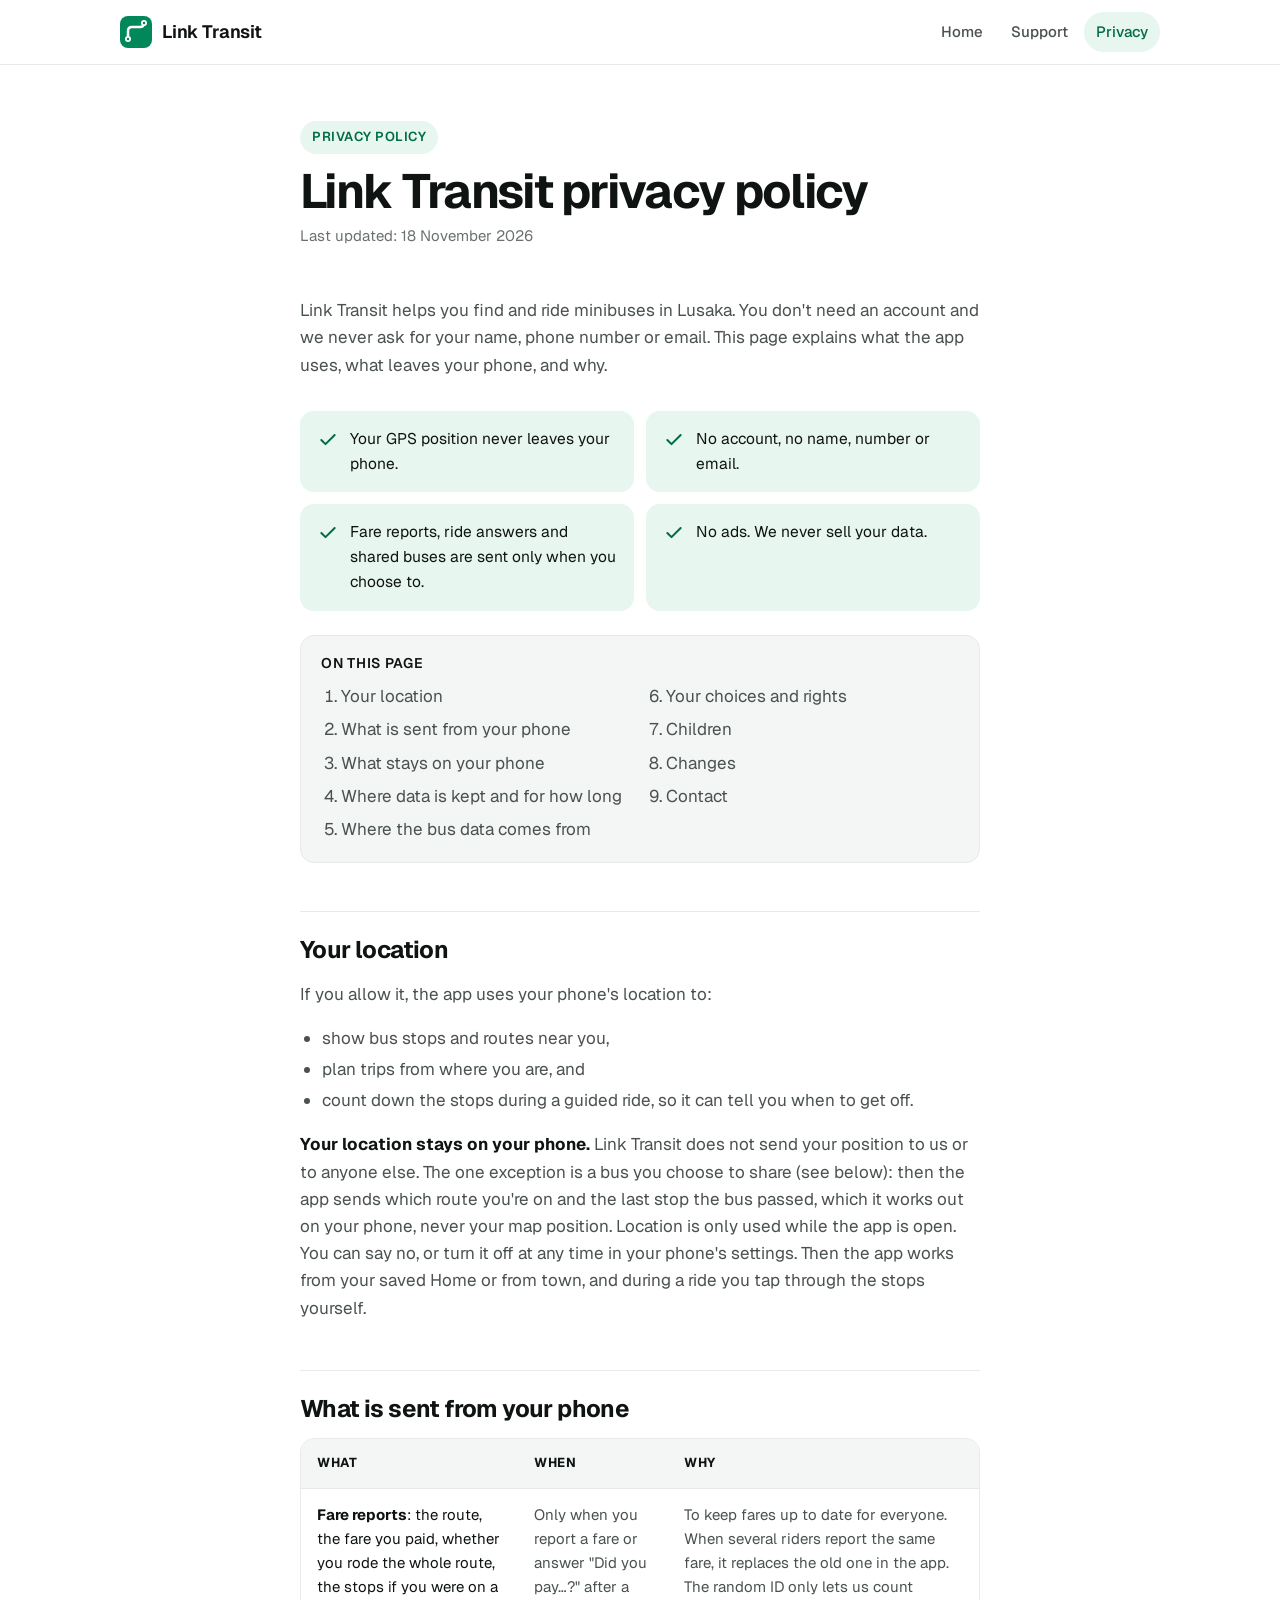
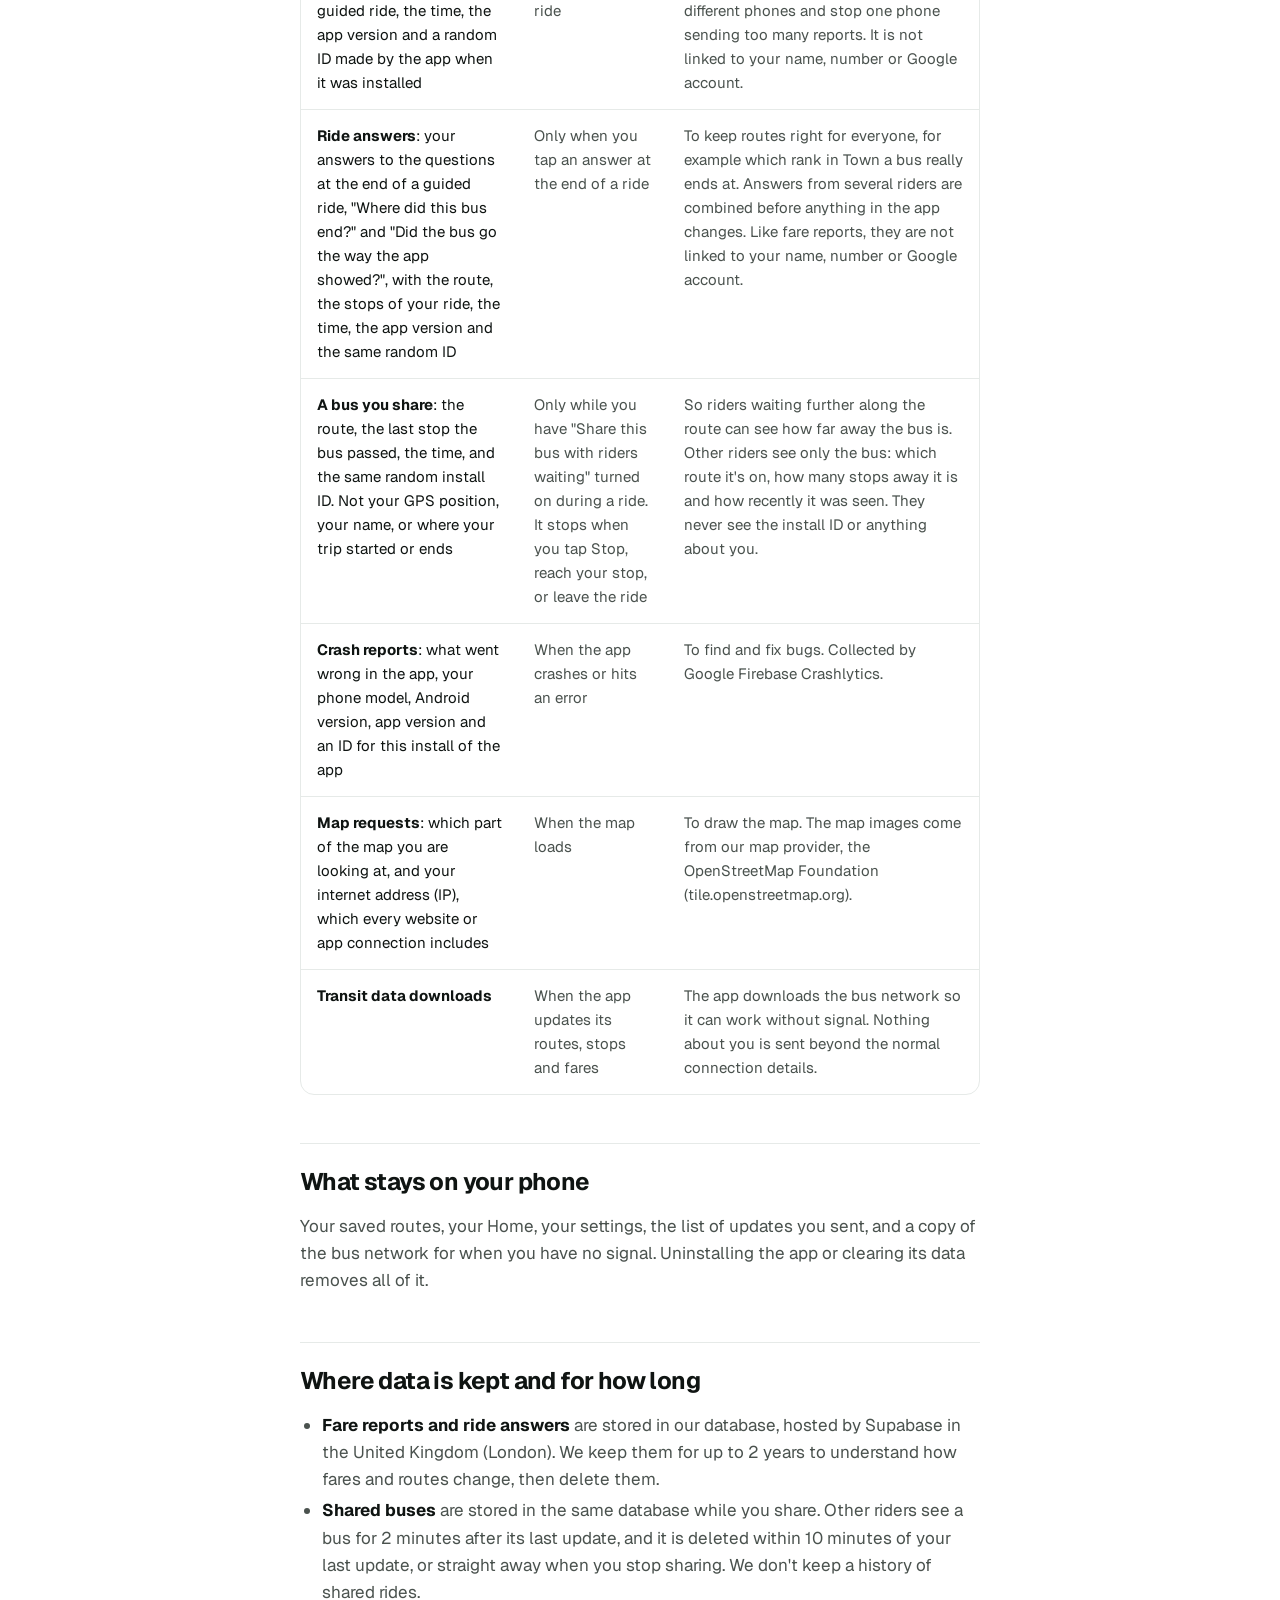
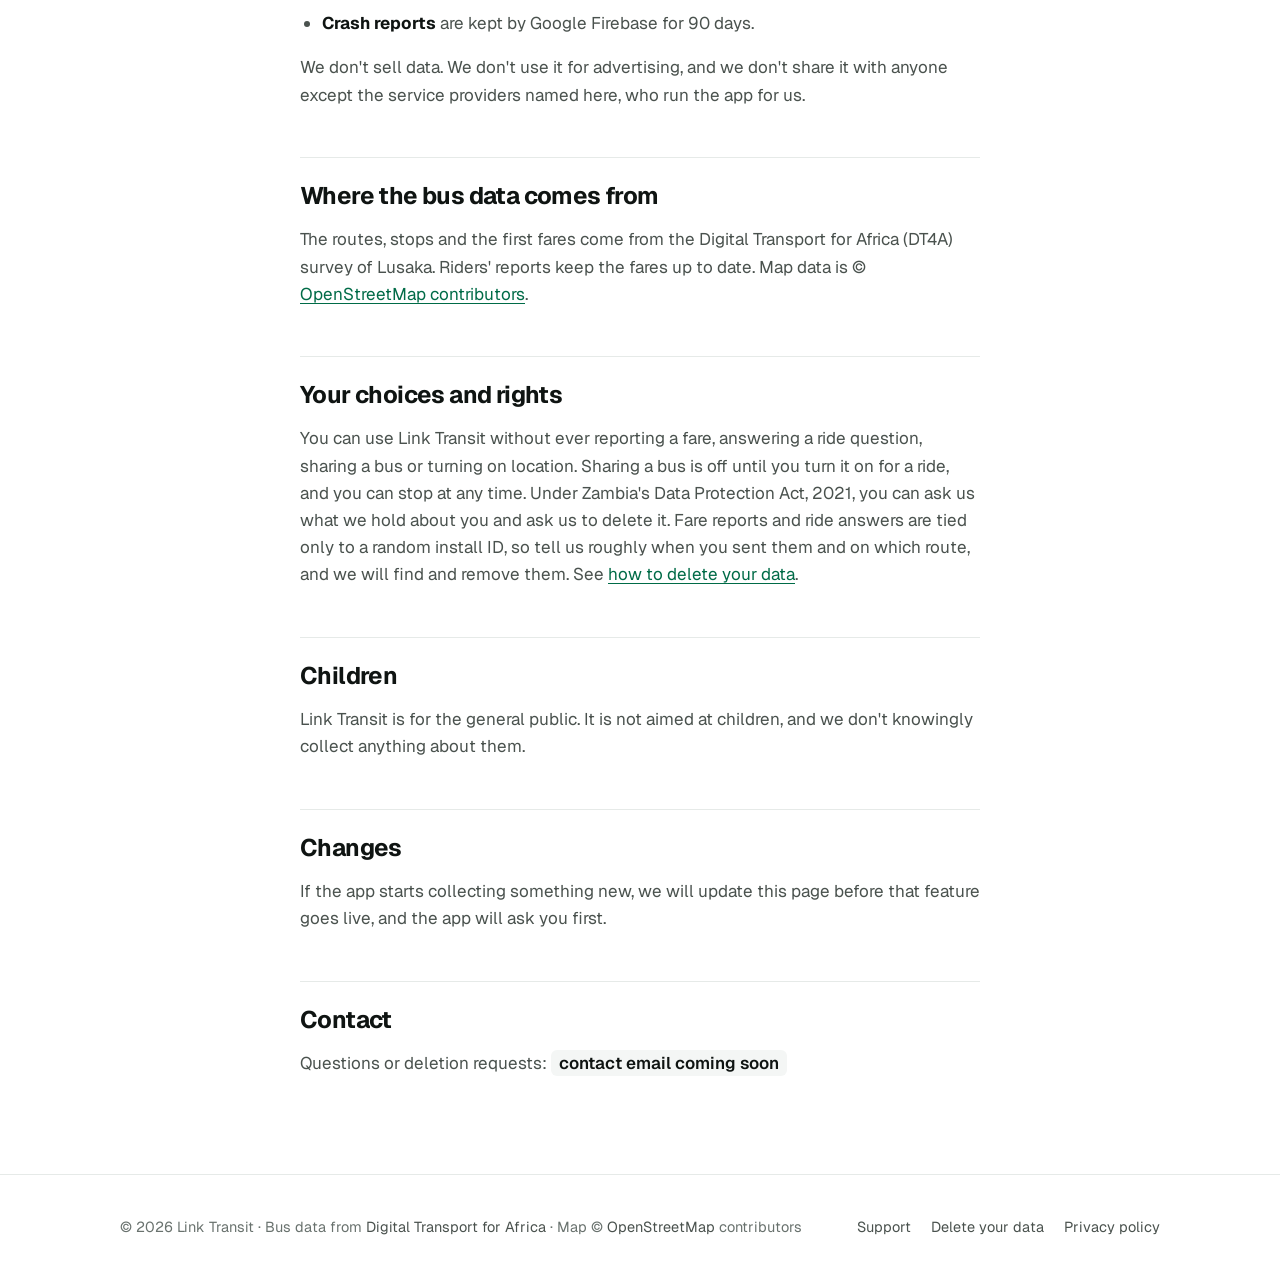
==== commit ef2fb9c7: "Privacy policy: cover live bus sharing Co-Authored-By: Claude Opus 5.5 <noreply@anthropic.com>" ====
--- a/privacy.html
+++ b/privacy.html
@@ -32,16 +32,16 @@
   <div class="doc-hero">
     <span class="eyebrow">Privacy policy</span>
     <h1>Link Transit privacy policy</h1>
-    <p class="meta">Last updated: 17 November 2026</p>
+    <p class="meta">Last updated: 18 November 2026</p>
   </div>
 
   <article class="doc">
     <p>Link Transit helps you find and ride minibuses in Lusaka. You don't need an account and we never ask for your name, phone number or email. This page explains what the app uses, what leaves your phone, and why.</p>
 
     <div class="summary" aria-label="Summary">
-      <div><svg viewBox="0 0 24 24" fill="none" stroke="currentColor" stroke-width="2.4" stroke-linecap="round" stroke-linejoin="round" aria-hidden="true"><path d="M20 6 9 17l-5-5"/></svg><span>Your location never leaves your phone.</span></div>
+      <div><svg viewBox="0 0 24 24" fill="none" stroke="currentColor" stroke-width="2.4" stroke-linecap="round" stroke-linejoin="round" aria-hidden="true"><path d="M20 6 9 17l-5-5"/></svg><span>Your GPS position never leaves your phone.</span></div>
       <div><svg viewBox="0 0 24 24" fill="none" stroke="currentColor" stroke-width="2.4" stroke-linecap="round" stroke-linejoin="round" aria-hidden="true"><path d="M20 6 9 17l-5-5"/></svg><span>No account, no name, number or email.</span></div>
-      <div><svg viewBox="0 0 24 24" fill="none" stroke="currentColor" stroke-width="2.4" stroke-linecap="round" stroke-linejoin="round" aria-hidden="true"><path d="M20 6 9 17l-5-5"/></svg><span>Fare reports and ride answers are sent only when you choose to.</span></div>
+      <div><svg viewBox="0 0 24 24" fill="none" stroke="currentColor" stroke-width="2.4" stroke-linecap="round" stroke-linejoin="round" aria-hidden="true"><path d="M20 6 9 17l-5-5"/></svg><span>Fare reports, ride answers and shared buses are sent only when you choose to.</span></div>
       <div><svg viewBox="0 0 24 24" fill="none" stroke="currentColor" stroke-width="2.4" stroke-linecap="round" stroke-linejoin="round" aria-hidden="true"><path d="M20 6 9 17l-5-5"/></svg><span>No ads. We never sell your data.</span></div>
     </div>
 
@@ -67,7 +67,7 @@
       <li>plan trips from where you are, and</li>
       <li>count down the stops during a guided ride, so it can tell you when to get off.</li>
     </ul>
-    <p><strong>Your location stays on your phone.</strong> Link Transit does not send it to us or to anyone else. Location is only used while the app is open. You can say no, or turn it off at any time in your phone's settings. Then the app works from your saved Home or from town, and during a ride you tap through the stops yourself.</p>
+    <p><strong>Your location stays on your phone.</strong> Link Transit does not send your position to us or to anyone else. The one exception is a bus you choose to share (see below): then the app sends which route you're on and the last stop the bus passed, which it works out on your phone, never your map position. Location is only used while the app is open. You can say no, or turn it off at any time in your phone's settings. Then the app works from your saved Home or from town, and during a ride you tap through the stops yourself.</p>
 
     <h2 id="sent">What is sent from your phone</h2>
     <div class="table-wrap">
@@ -83,6 +83,11 @@
             <td><strong>Ride answers</strong>: your answers to the questions at the end of a guided ride, "Where did this bus end?" and "Did the bus go the way the app showed?", with the route, the stops of your ride, the time, the app version and the same random ID</td>
             <td>Only when you tap an answer at the end of a ride</td>
             <td>To keep routes right for everyone, for example which rank in Town a bus really ends at. Answers from several riders are combined before anything in the app changes. Like fare reports, they are not linked to your name, number or Google account.</td>
+          </tr>
+          <tr>
+            <td><strong>A bus you share</strong>: the route, the last stop the bus passed, the time, and the same random install ID. Not your GPS position, your name, or where your trip started or ends</td>
+            <td>Only while you have "Share this bus with riders waiting" turned on during a ride. It stops when you tap Stop, reach your stop, or leave the ride</td>
+            <td>So riders waiting further along the route can see how far away the bus is. Other riders see only the bus: which route it's on, how many stops away it is and how recently it was seen. They never see the install ID or anything about you.</td>
           </tr>
           <tr>
             <td><strong>Crash reports</strong>: what went wrong in the app, your phone model, Android version, app version and an ID for this install of the app</td>
@@ -109,6 +114,7 @@
     <h2 id="storage">Where data is kept and for how long</h2>
     <ul>
       <li><strong>Fare reports and ride answers</strong> are stored in our database, hosted by Supabase in the United Kingdom (London). We keep them for up to 2 years to understand how fares and routes change, then delete them.</li>
+      <li><strong>Shared buses</strong> are stored in the same database while you share. Other riders see a bus for 2 minutes after its last update, and it is deleted within 10 minutes of your last update, or straight away when you stop sharing. We don't keep a history of shared rides.</li>
       <li><strong>Crash reports</strong> are kept by Google Firebase for 90 days.</li>
     </ul>
     <p>We don't sell data. We don't use it for advertising, and we don't share it with anyone except the service providers named here, who run the app for us.</p>
@@ -117,13 +123,13 @@
     <p>The routes, stops and the first fares come from the Digital Transport for Africa (DT4A) survey of Lusaka. Riders' reports keep the fares up to date. Map data is © <a href="https://www.openstreetmap.org/copyright" rel="noopener">OpenStreetMap contributors</a>.</p>
 
     <h2 id="rights">Your choices and rights</h2>
-    <p>You can use Link Transit without ever reporting a fare, answering a ride question or turning on location. Under Zambia's Data Protection Act, 2021, you can ask us what we hold about you and ask us to delete it. Fare reports and ride answers are tied only to a random install ID, so tell us roughly when you sent them and on which route, and we will find and remove them. See <a href="support.html#delete">how to delete your data</a>.</p>
+    <p>You can use Link Transit without ever reporting a fare, answering a ride question, sharing a bus or turning on location. Sharing a bus is off until you turn it on for a ride, and you can stop at any time. Under Zambia's Data Protection Act, 2021, you can ask us what we hold about you and ask us to delete it. Fare reports and ride answers are tied only to a random install ID, so tell us roughly when you sent them and on which route, and we will find and remove them. See <a href="support.html#delete">how to delete your data</a>.</p>
 
     <h2 id="children">Children</h2>
     <p>Link Transit is for the general public. It is not aimed at children, and we don't knowingly collect anything about them.</p>
 
     <h2 id="changes">Changes</h2>
-    <p>If the app starts collecting something new, for example sharing a bus's live position with other riders, we will update this page before that feature goes live. The app will ask you first.</p>
+    <p>If the app starts collecting something new, we will update this page before that feature goes live, and the app will ask you first.</p>
 
     <h2 id="contact">Contact</h2>
     <!-- CONTACT-EMAIL: replace the span below with <a href="mailto:you@example.com">you@example.com</a> -->
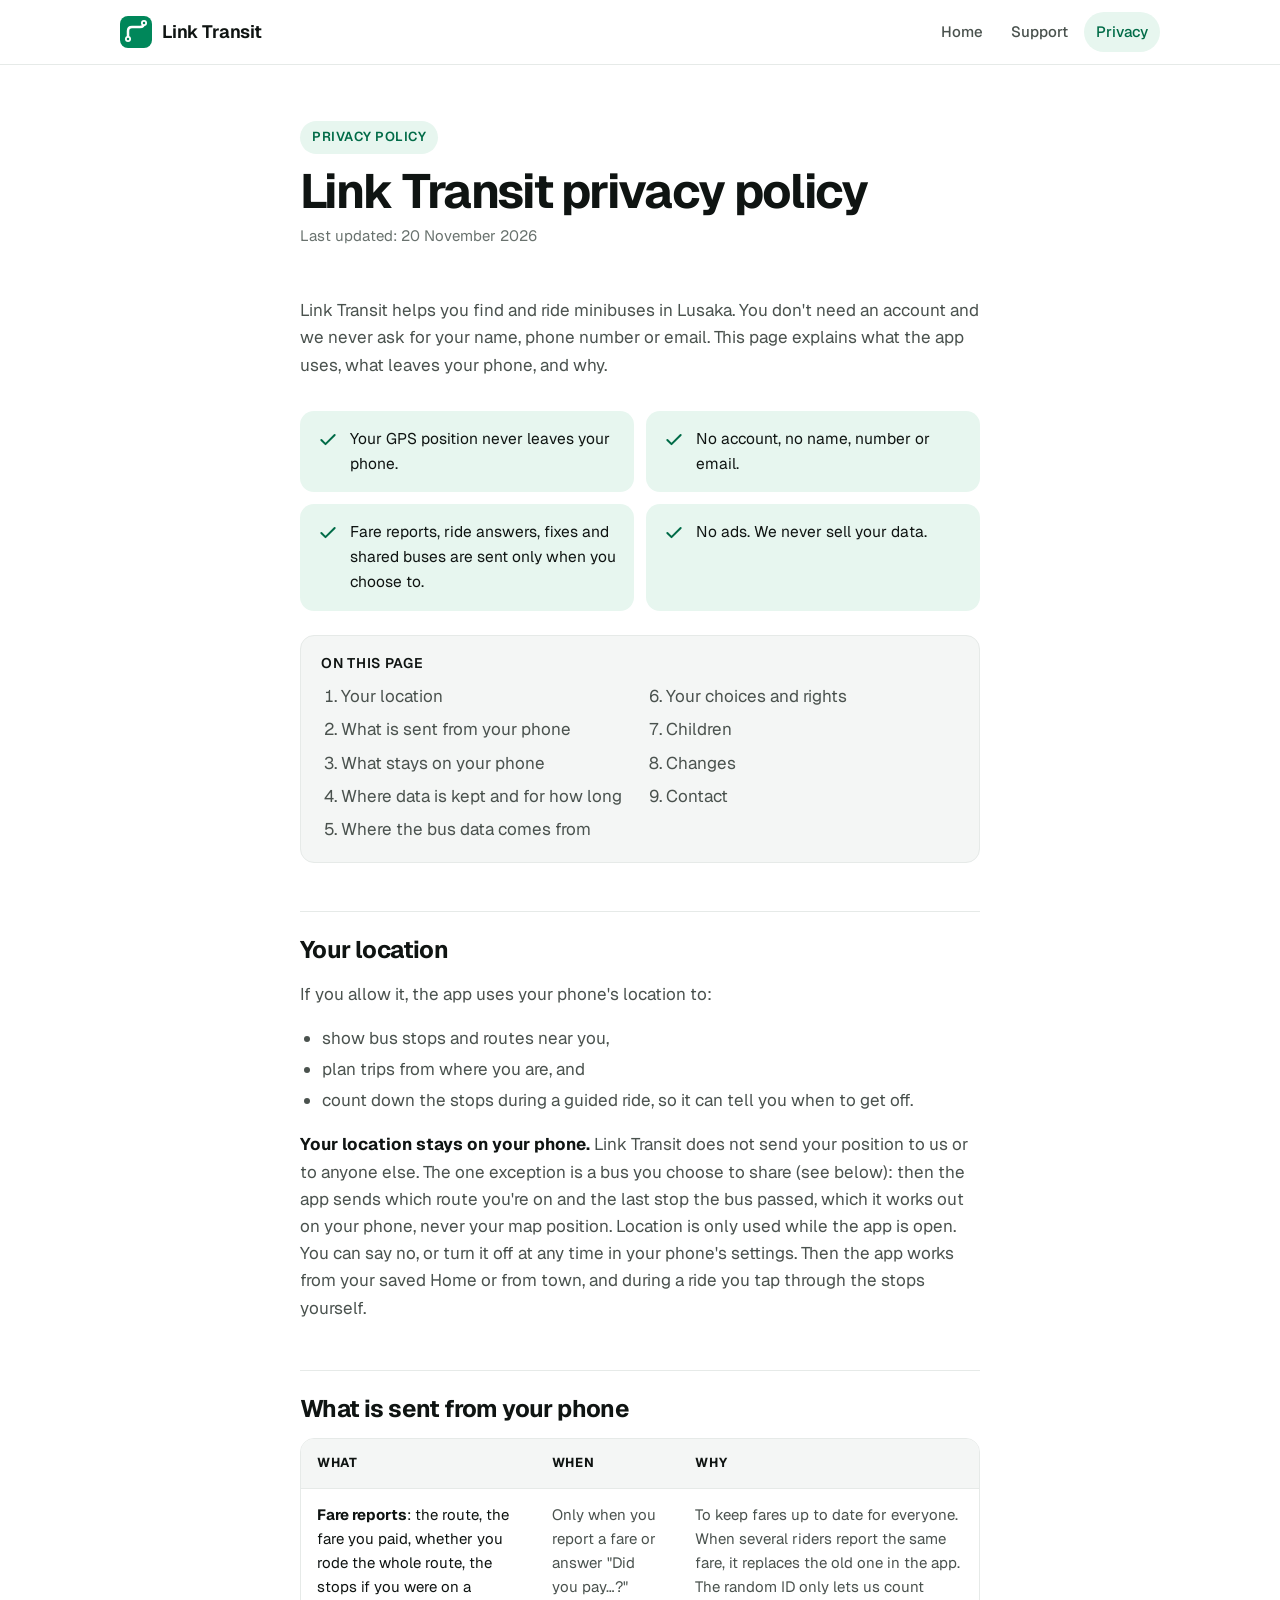
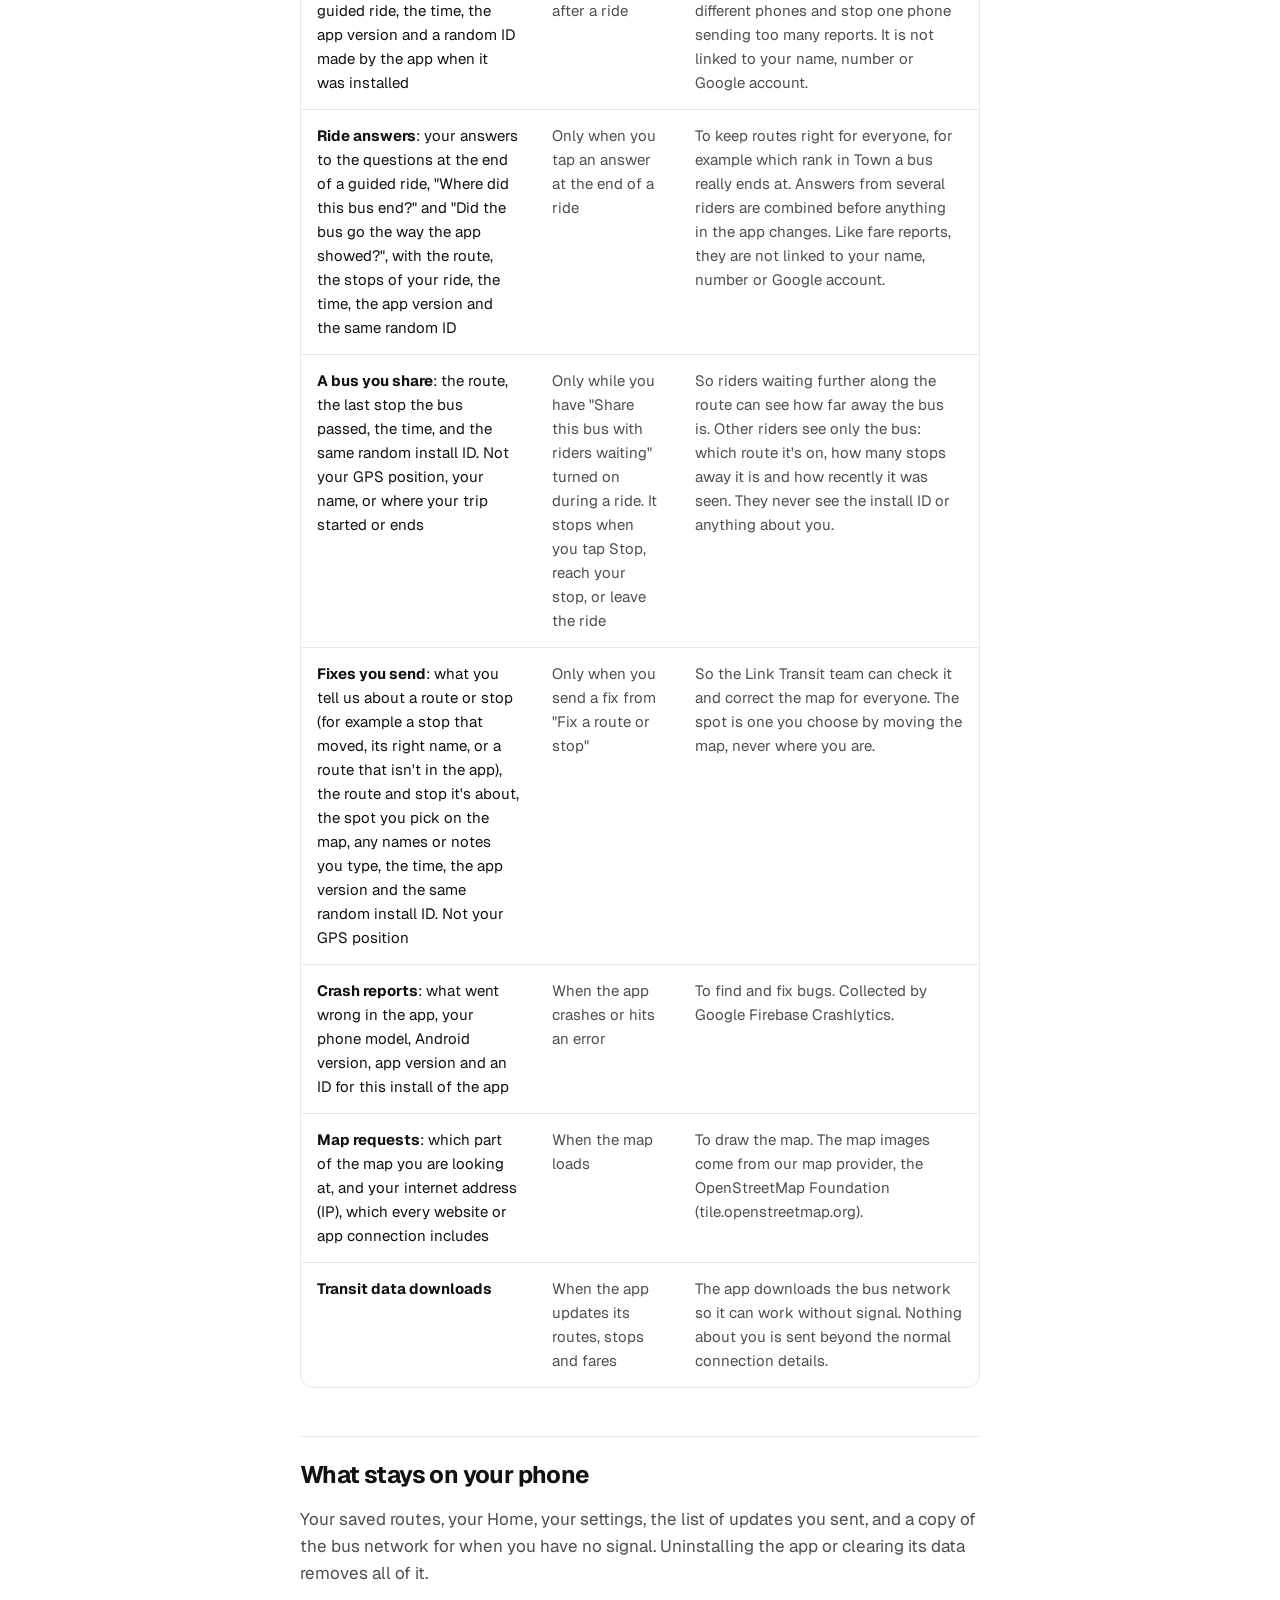
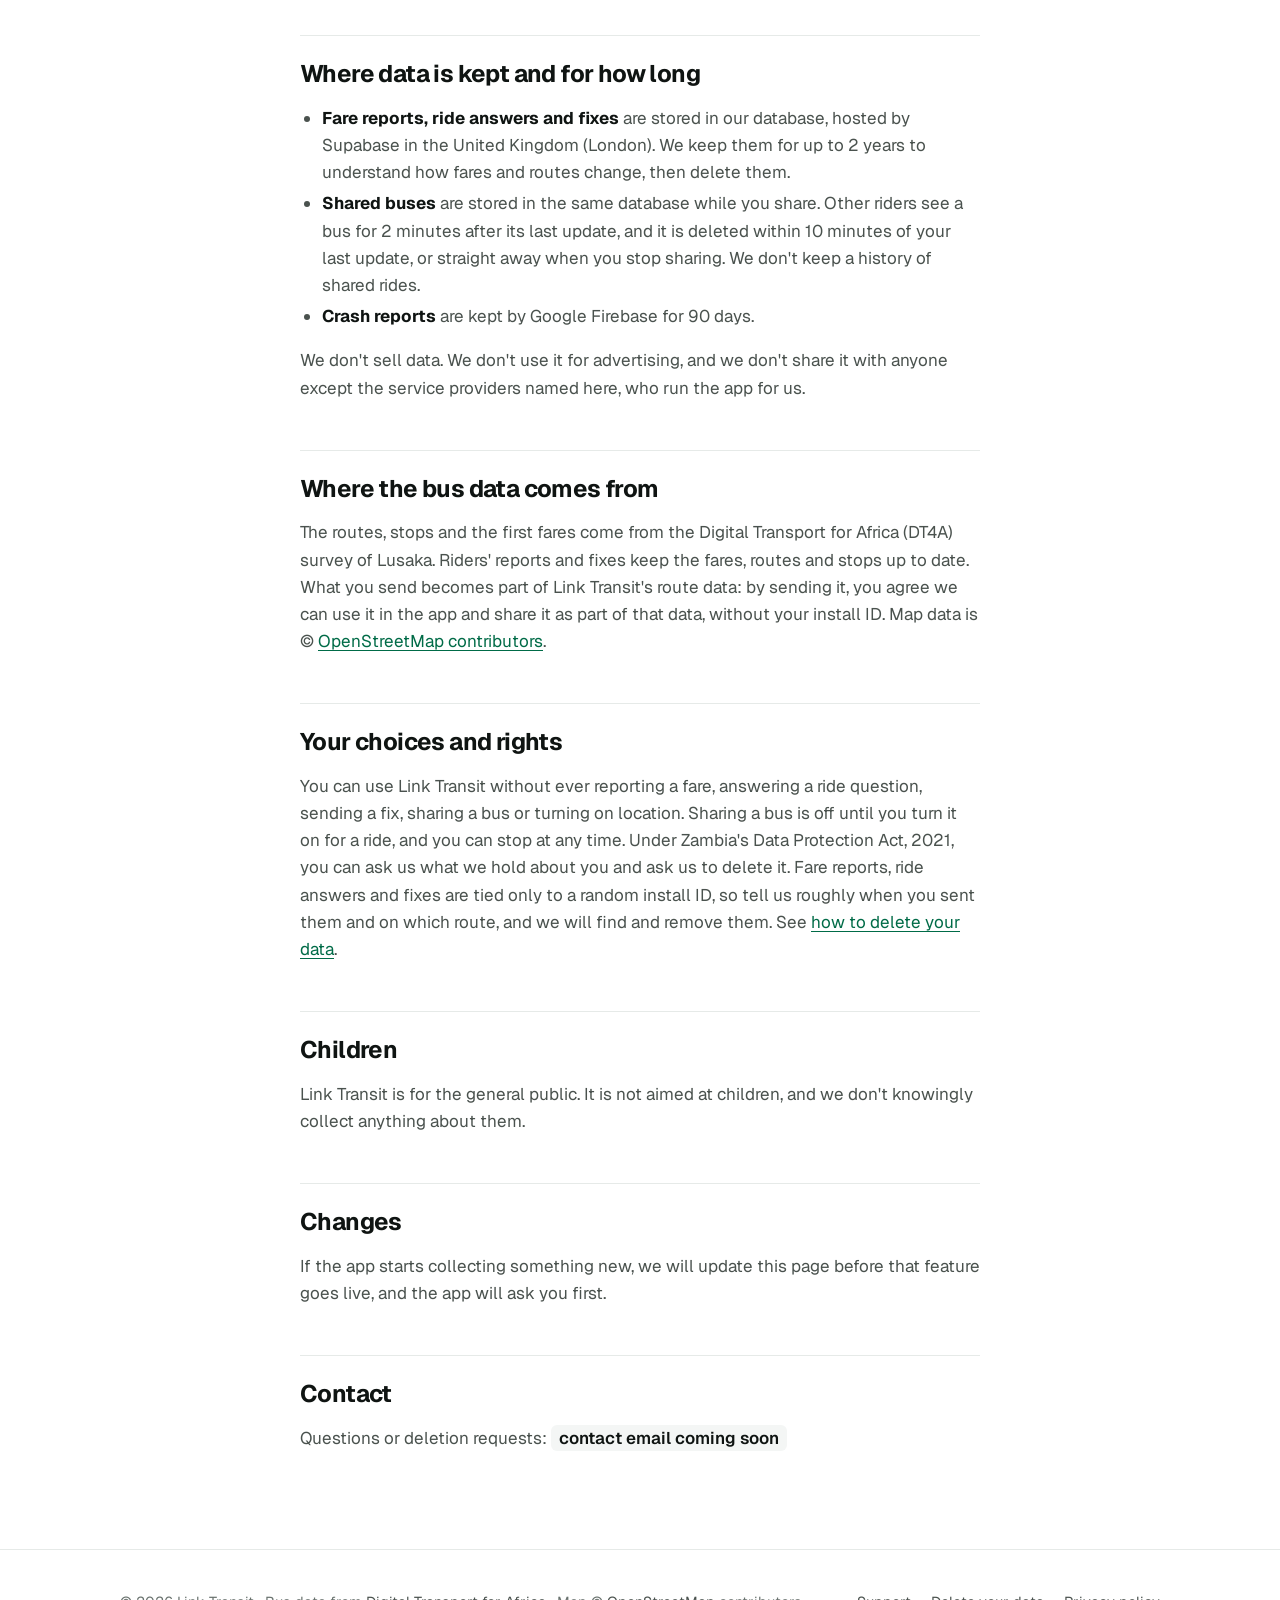
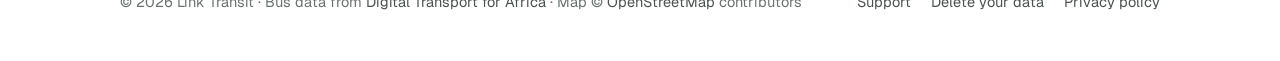
==== commit 0ee83821: "Privacy policy: cover rider fixes to routes and stops Co-Authored-By: Claude Opus 5.5 <noreply@anthr" ====
--- a/privacy.html
+++ b/privacy.html
@@ -32,7 +32,7 @@
   <div class="doc-hero">
     <span class="eyebrow">Privacy policy</span>
     <h1>Link Transit privacy policy</h1>
-    <p class="meta">Last updated: 18 November 2026</p>
+    <p class="meta">Last updated: 20 November 2026</p>
   </div>
 
   <article class="doc">
@@ -41,7 +41,7 @@
     <div class="summary" aria-label="Summary">
       <div><svg viewBox="0 0 24 24" fill="none" stroke="currentColor" stroke-width="2.4" stroke-linecap="round" stroke-linejoin="round" aria-hidden="true"><path d="M20 6 9 17l-5-5"/></svg><span>Your GPS position never leaves your phone.</span></div>
       <div><svg viewBox="0 0 24 24" fill="none" stroke="currentColor" stroke-width="2.4" stroke-linecap="round" stroke-linejoin="round" aria-hidden="true"><path d="M20 6 9 17l-5-5"/></svg><span>No account, no name, number or email.</span></div>
-      <div><svg viewBox="0 0 24 24" fill="none" stroke="currentColor" stroke-width="2.4" stroke-linecap="round" stroke-linejoin="round" aria-hidden="true"><path d="M20 6 9 17l-5-5"/></svg><span>Fare reports, ride answers and shared buses are sent only when you choose to.</span></div>
+      <div><svg viewBox="0 0 24 24" fill="none" stroke="currentColor" stroke-width="2.4" stroke-linecap="round" stroke-linejoin="round" aria-hidden="true"><path d="M20 6 9 17l-5-5"/></svg><span>Fare reports, ride answers, fixes and shared buses are sent only when you choose to.</span></div>
       <div><svg viewBox="0 0 24 24" fill="none" stroke="currentColor" stroke-width="2.4" stroke-linecap="round" stroke-linejoin="round" aria-hidden="true"><path d="M20 6 9 17l-5-5"/></svg><span>No ads. We never sell your data.</span></div>
     </div>
 
@@ -90,6 +90,11 @@
             <td>So riders waiting further along the route can see how far away the bus is. Other riders see only the bus: which route it's on, how many stops away it is and how recently it was seen. They never see the install ID or anything about you.</td>
           </tr>
           <tr>
+            <td><strong>Fixes you send</strong>: what you tell us about a route or stop (for example a stop that moved, its right name, or a route that isn't in the app), the route and stop it's about, the spot you pick on the map, any names or notes you type, the time, the app version and the same random install ID. Not your GPS position</td>
+            <td>Only when you send a fix from "Fix a route or stop"</td>
+            <td>So the Link Transit team can check it and correct the map for everyone. The spot is one you choose by moving the map, never where you are.</td>
+          </tr>
+          <tr>
             <td><strong>Crash reports</strong>: what went wrong in the app, your phone model, Android version, app version and an ID for this install of the app</td>
             <td>When the app crashes or hits an error</td>
             <td>To find and fix bugs. Collected by Google Firebase Crashlytics.</td>
@@ -113,17 +118,17 @@
 
     <h2 id="storage">Where data is kept and for how long</h2>
     <ul>
-      <li><strong>Fare reports and ride answers</strong> are stored in our database, hosted by Supabase in the United Kingdom (London). We keep them for up to 2 years to understand how fares and routes change, then delete them.</li>
+      <li><strong>Fare reports, ride answers and fixes</strong> are stored in our database, hosted by Supabase in the United Kingdom (London). We keep them for up to 2 years to understand how fares and routes change, then delete them.</li>
       <li><strong>Shared buses</strong> are stored in the same database while you share. Other riders see a bus for 2 minutes after its last update, and it is deleted within 10 minutes of your last update, or straight away when you stop sharing. We don't keep a history of shared rides.</li>
       <li><strong>Crash reports</strong> are kept by Google Firebase for 90 days.</li>
     </ul>
     <p>We don't sell data. We don't use it for advertising, and we don't share it with anyone except the service providers named here, who run the app for us.</p>
 
     <h2 id="sources">Where the bus data comes from</h2>
-    <p>The routes, stops and the first fares come from the Digital Transport for Africa (DT4A) survey of Lusaka. Riders' reports keep the fares up to date. Map data is © <a href="https://www.openstreetmap.org/copyright" rel="noopener">OpenStreetMap contributors</a>.</p>
+    <p>The routes, stops and the first fares come from the Digital Transport for Africa (DT4A) survey of Lusaka. Riders' reports and fixes keep the fares, routes and stops up to date. What you send becomes part of Link Transit's route data: by sending it, you agree we can use it in the app and share it as part of that data, without your install ID. Map data is © <a href="https://www.openstreetmap.org/copyright" rel="noopener">OpenStreetMap contributors</a>.</p>
 
     <h2 id="rights">Your choices and rights</h2>
-    <p>You can use Link Transit without ever reporting a fare, answering a ride question, sharing a bus or turning on location. Sharing a bus is off until you turn it on for a ride, and you can stop at any time. Under Zambia's Data Protection Act, 2021, you can ask us what we hold about you and ask us to delete it. Fare reports and ride answers are tied only to a random install ID, so tell us roughly when you sent them and on which route, and we will find and remove them. See <a href="support.html#delete">how to delete your data</a>.</p>
+    <p>You can use Link Transit without ever reporting a fare, answering a ride question, sending a fix, sharing a bus or turning on location. Sharing a bus is off until you turn it on for a ride, and you can stop at any time. Under Zambia's Data Protection Act, 2021, you can ask us what we hold about you and ask us to delete it. Fare reports, ride answers and fixes are tied only to a random install ID, so tell us roughly when you sent them and on which route, and we will find and remove them. See <a href="support.html#delete">how to delete your data</a>.</p>
 
     <h2 id="children">Children</h2>
     <p>Link Transit is for the general public. It is not aimed at children, and we don't knowingly collect anything about them.</p>
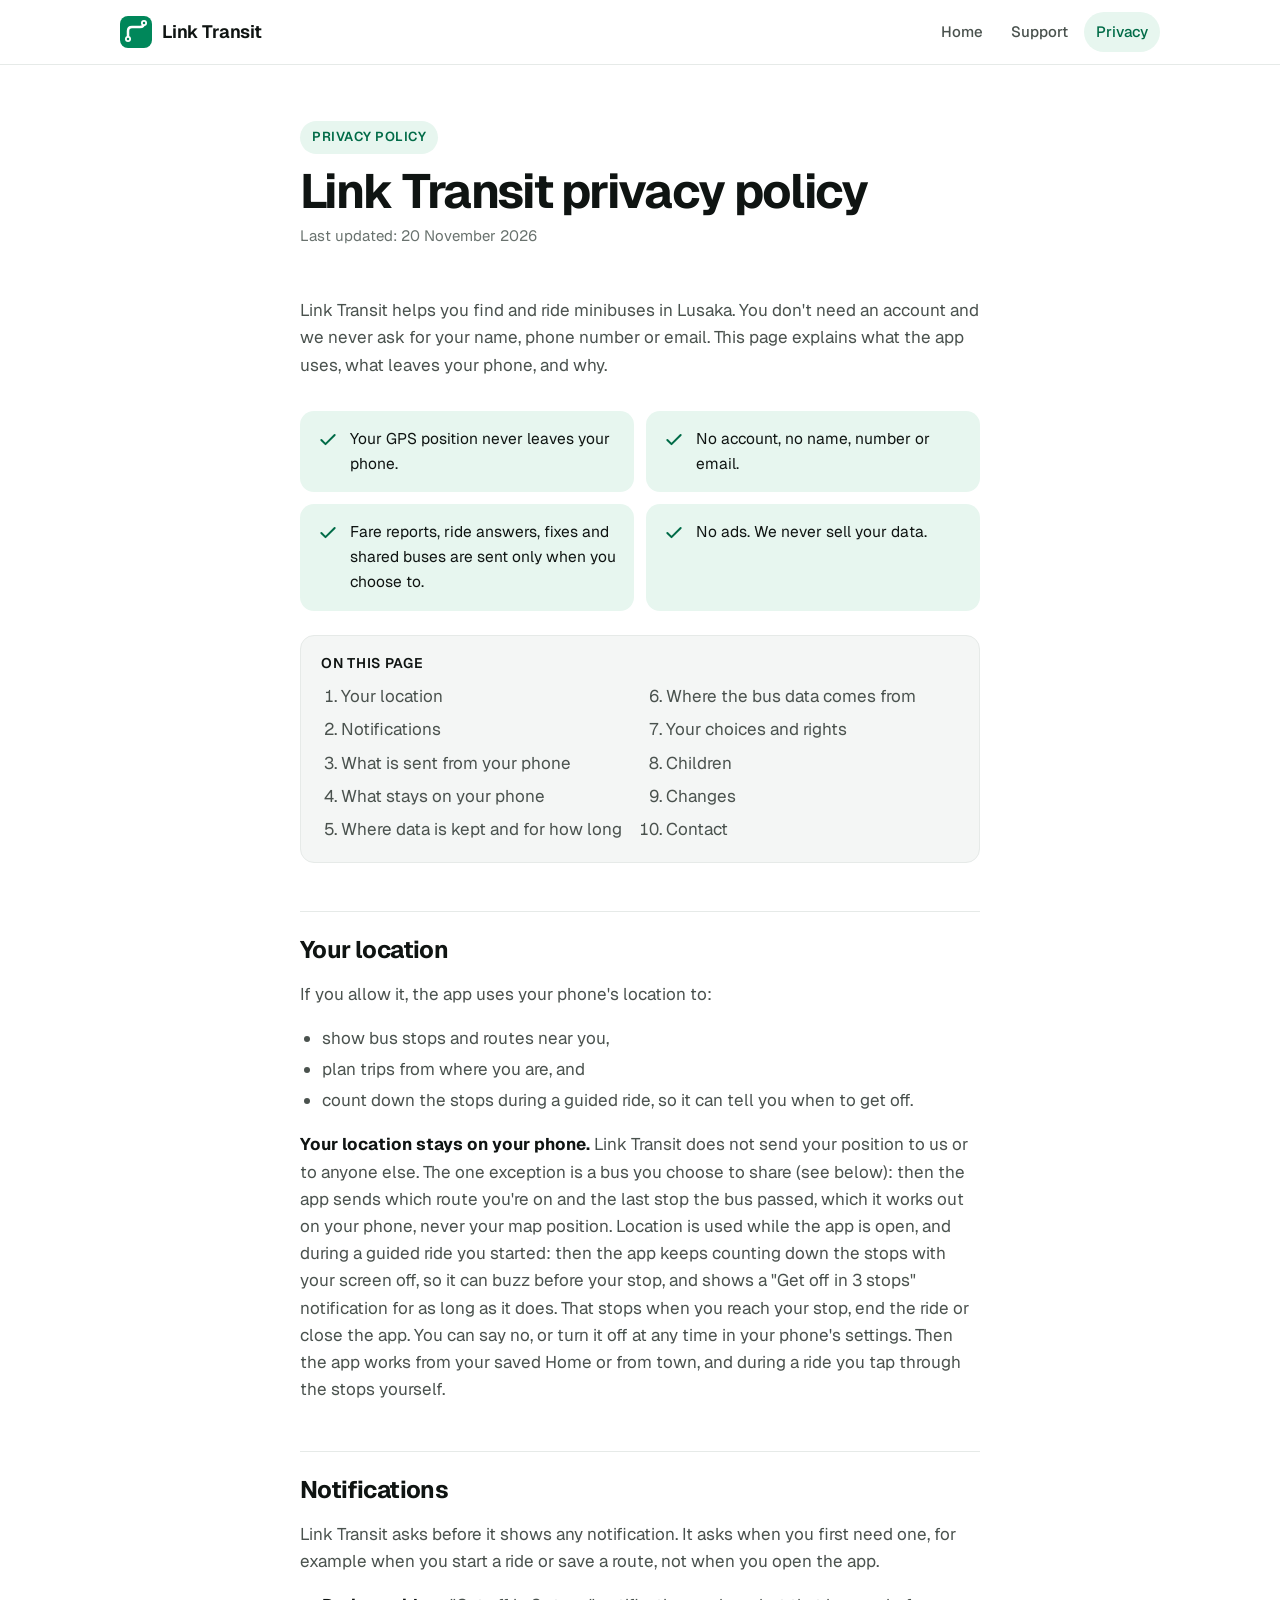
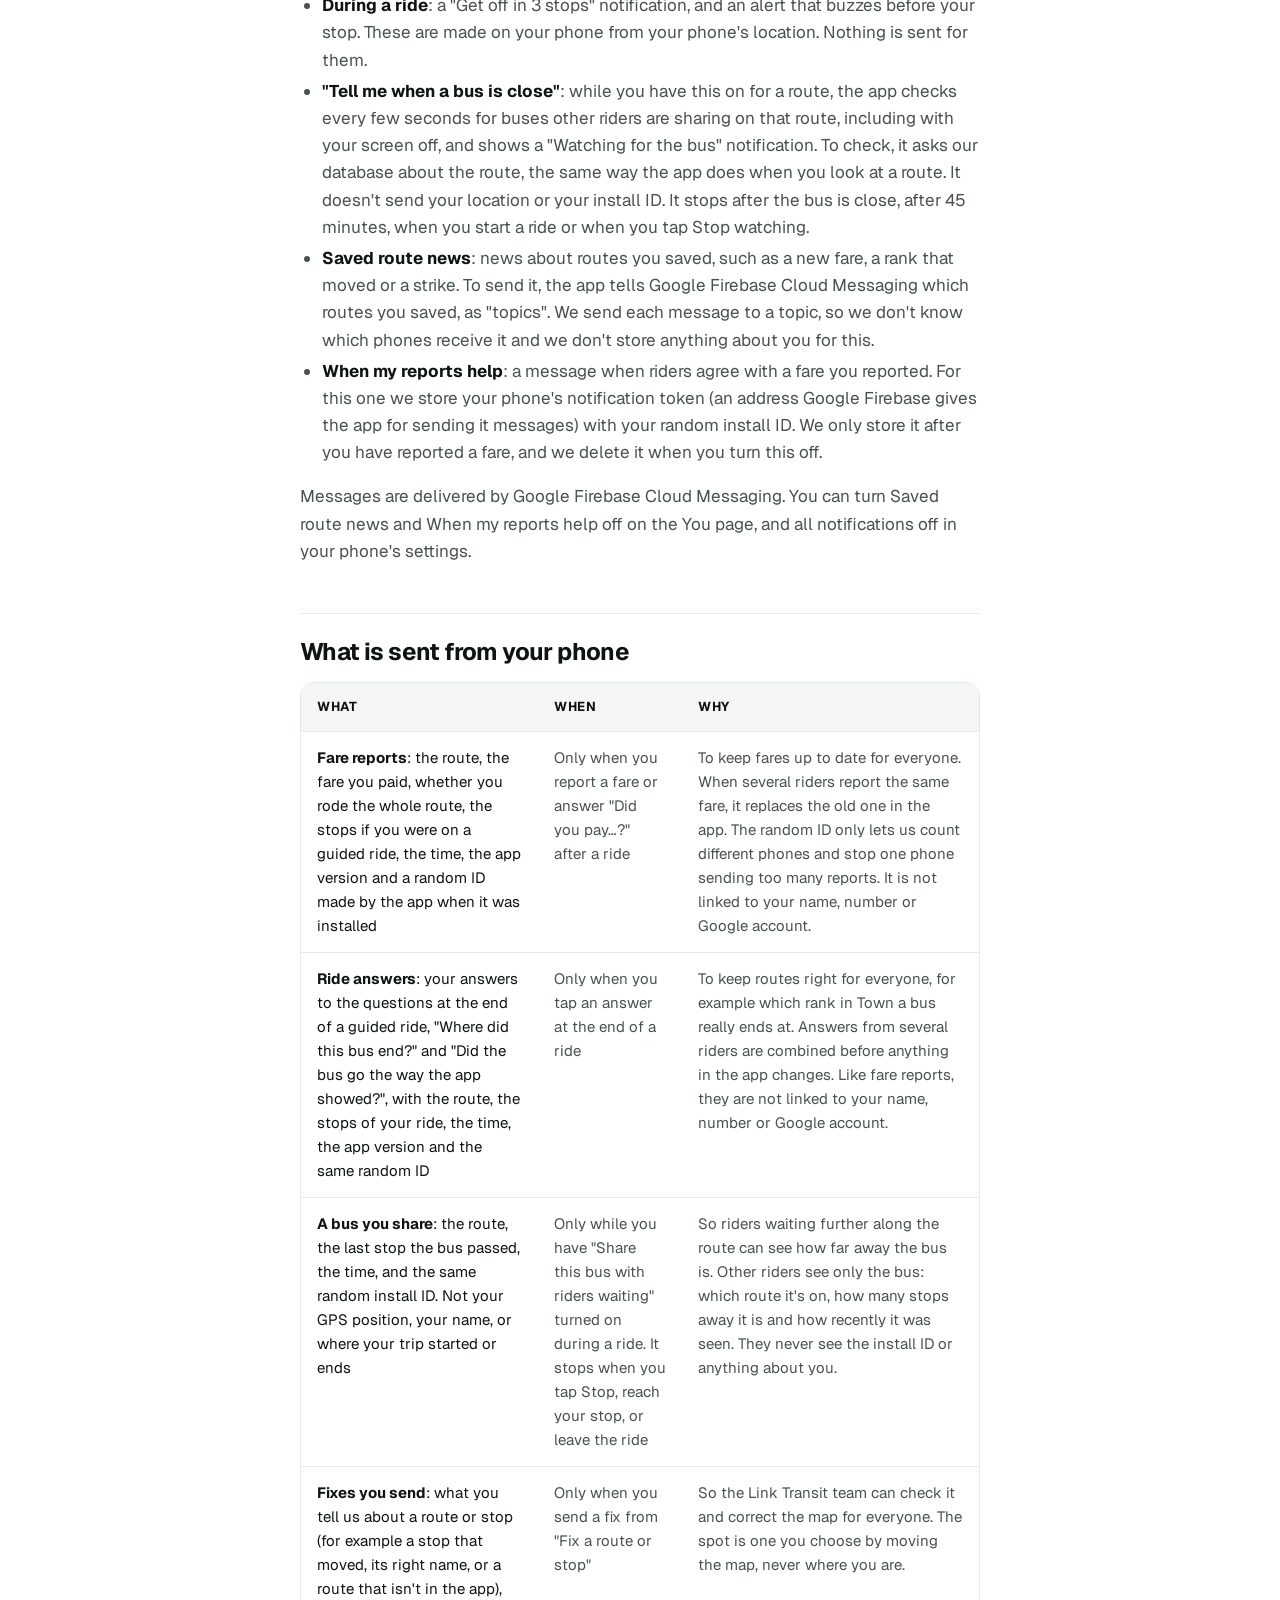
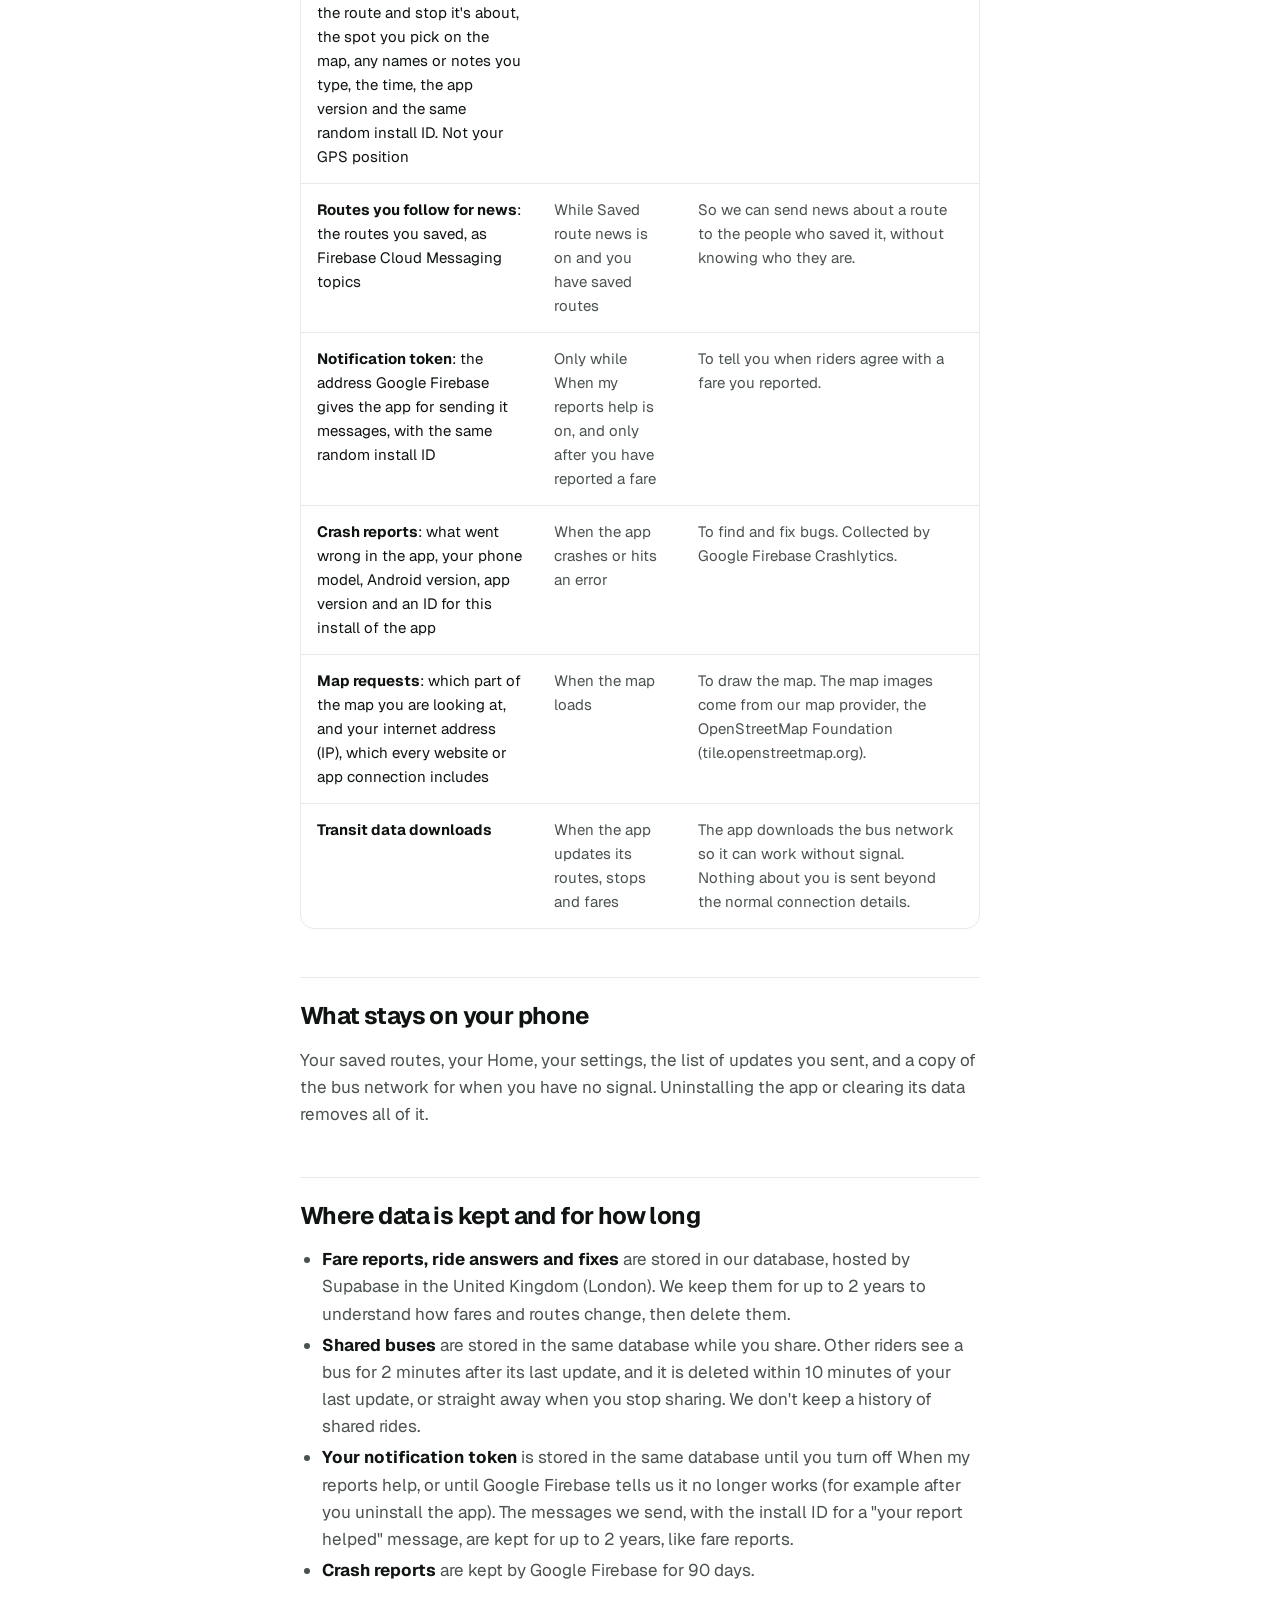
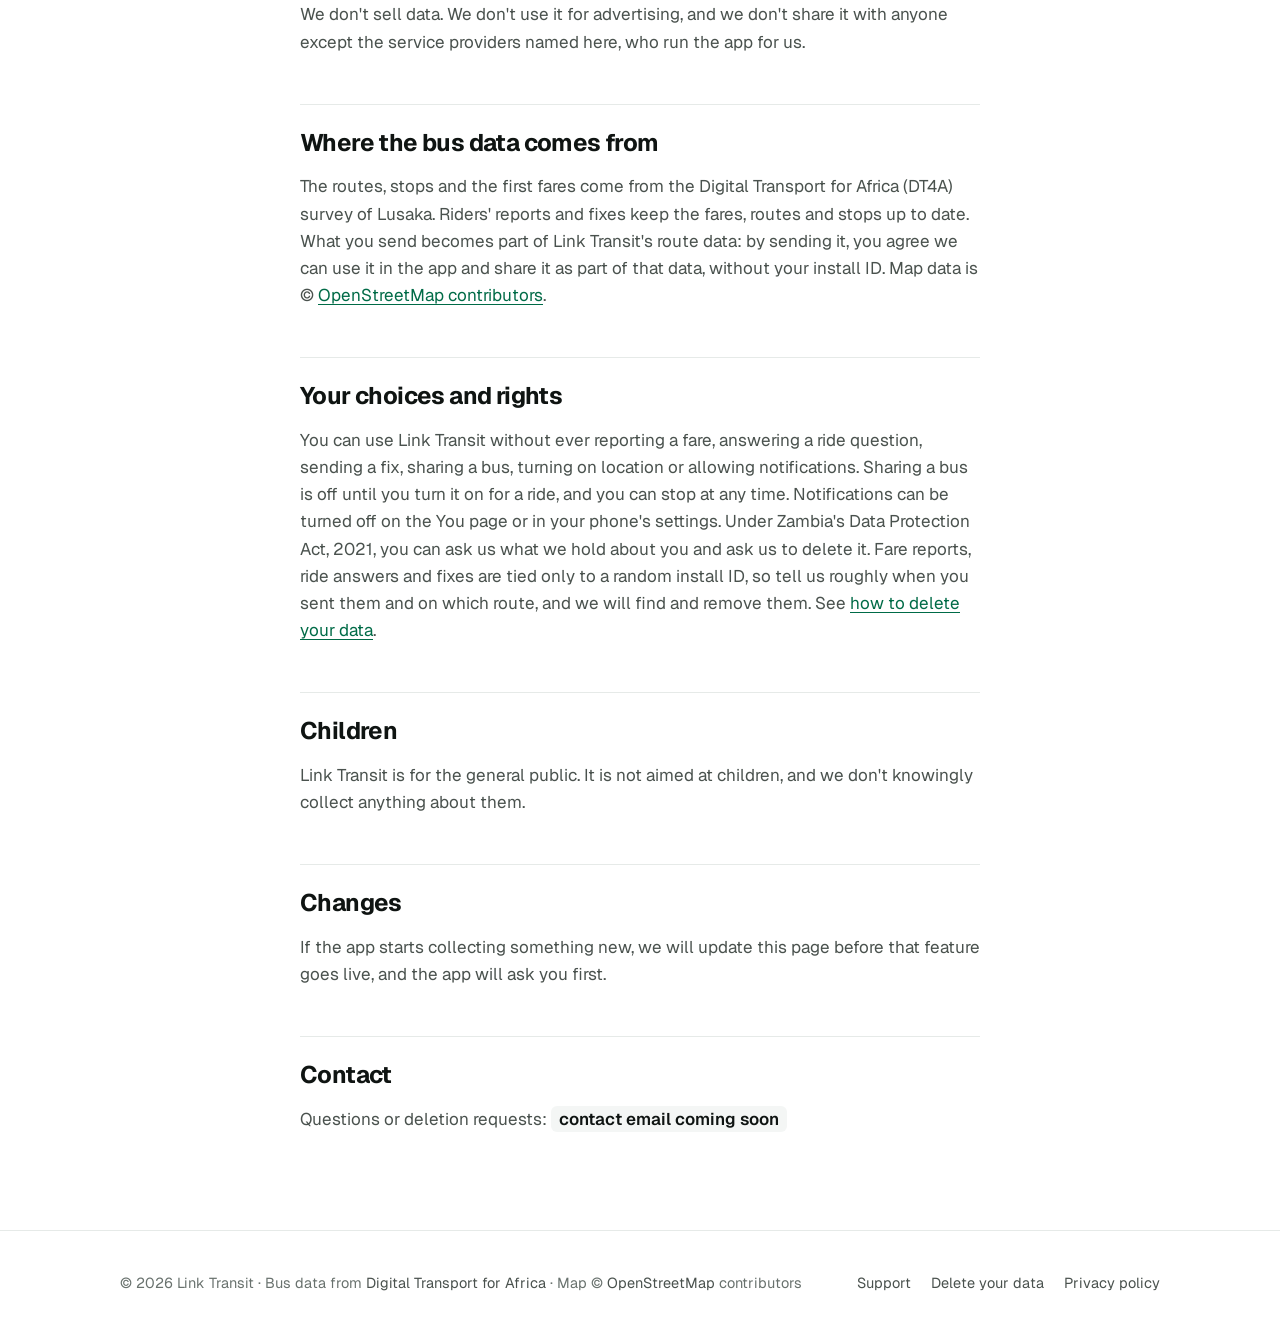
==== commit fcf8a61a: "Privacy policy: cover notifications - Location: a guided ride keeps counting down stops with the scr" ====
--- a/privacy.html
+++ b/privacy.html
@@ -49,6 +49,7 @@
       <p>On this page</p>
       <ol>
         <li><a href="#location">Your location</a></li>
+        <li><a href="#notifications">Notifications</a></li>
         <li><a href="#sent">What is sent from your phone</a></li>
         <li><a href="#on-phone">What stays on your phone</a></li>
         <li><a href="#storage">Where data is kept and for how long</a></li>
@@ -67,7 +68,17 @@
       <li>plan trips from where you are, and</li>
       <li>count down the stops during a guided ride, so it can tell you when to get off.</li>
     </ul>
-    <p><strong>Your location stays on your phone.</strong> Link Transit does not send your position to us or to anyone else. The one exception is a bus you choose to share (see below): then the app sends which route you're on and the last stop the bus passed, which it works out on your phone, never your map position. Location is only used while the app is open. You can say no, or turn it off at any time in your phone's settings. Then the app works from your saved Home or from town, and during a ride you tap through the stops yourself.</p>
+    <p><strong>Your location stays on your phone.</strong> Link Transit does not send your position to us or to anyone else. The one exception is a bus you choose to share (see below): then the app sends which route you're on and the last stop the bus passed, which it works out on your phone, never your map position. Location is used while the app is open, and during a guided ride you started: then the app keeps counting down the stops with your screen off, so it can buzz before your stop, and shows a "Get off in 3 stops" notification for as long as it does. That stops when you reach your stop, end the ride or close the app. You can say no, or turn it off at any time in your phone's settings. Then the app works from your saved Home or from town, and during a ride you tap through the stops yourself.</p>
+
+    <h2 id="notifications">Notifications</h2>
+    <p>Link Transit asks before it shows any notification. It asks when you first need one, for example when you start a ride or save a route, not when you open the app.</p>
+    <ul>
+      <li><strong>During a ride</strong>: a "Get off in 3 stops" notification, and an alert that buzzes before your stop. These are made on your phone from your phone's location. Nothing is sent for them.</li>
+      <li><strong>"Tell me when a bus is close"</strong>: while you have this on for a route, the app checks every few seconds for buses other riders are sharing on that route, including with your screen off, and shows a "Watching for the bus" notification. To check, it asks our database about the route, the same way the app does when you look at a route. It doesn't send your location or your install ID. It stops after the bus is close, after 45 minutes, when you start a ride or when you tap Stop watching.</li>
+      <li><strong>Saved route news</strong>: news about routes you saved, such as a new fare, a rank that moved or a strike. To send it, the app tells Google Firebase Cloud Messaging which routes you saved, as "topics". We send each message to a topic, so we don't know which phones receive it and we don't store anything about you for this.</li>
+      <li><strong>When my reports help</strong>: a message when riders agree with a fare you reported. For this one we store your phone's notification token (an address Google Firebase gives the app for sending it messages) with your random install ID. We only store it after you have reported a fare, and we delete it when you turn this off.</li>
+    </ul>
+    <p>Messages are delivered by Google Firebase Cloud Messaging. You can turn Saved route news and When my reports help off on the You page, and all notifications off in your phone's settings.</p>
 
     <h2 id="sent">What is sent from your phone</h2>
     <div class="table-wrap">
@@ -95,6 +106,16 @@
             <td>So the Link Transit team can check it and correct the map for everyone. The spot is one you choose by moving the map, never where you are.</td>
           </tr>
           <tr>
+            <td><strong>Routes you follow for news</strong>: the routes you saved, as Firebase Cloud Messaging topics</td>
+            <td>While Saved route news is on and you have saved routes</td>
+            <td>So we can send news about a route to the people who saved it, without knowing who they are.</td>
+          </tr>
+          <tr>
+            <td><strong>Notification token</strong>: the address Google Firebase gives the app for sending it messages, with the same random install ID</td>
+            <td>Only while When my reports help is on, and only after you have reported a fare</td>
+            <td>To tell you when riders agree with a fare you reported.</td>
+          </tr>
+          <tr>
             <td><strong>Crash reports</strong>: what went wrong in the app, your phone model, Android version, app version and an ID for this install of the app</td>
             <td>When the app crashes or hits an error</td>
             <td>To find and fix bugs. Collected by Google Firebase Crashlytics.</td>
@@ -120,6 +141,7 @@
     <ul>
       <li><strong>Fare reports, ride answers and fixes</strong> are stored in our database, hosted by Supabase in the United Kingdom (London). We keep them for up to 2 years to understand how fares and routes change, then delete them.</li>
       <li><strong>Shared buses</strong> are stored in the same database while you share. Other riders see a bus for 2 minutes after its last update, and it is deleted within 10 minutes of your last update, or straight away when you stop sharing. We don't keep a history of shared rides.</li>
+      <li><strong>Your notification token</strong> is stored in the same database until you turn off When my reports help, or until Google Firebase tells us it no longer works (for example after you uninstall the app). The messages we send, with the install ID for a "your report helped" message, are kept for up to 2 years, like fare reports.</li>
       <li><strong>Crash reports</strong> are kept by Google Firebase for 90 days.</li>
     </ul>
     <p>We don't sell data. We don't use it for advertising, and we don't share it with anyone except the service providers named here, who run the app for us.</p>
@@ -128,7 +150,7 @@
     <p>The routes, stops and the first fares come from the Digital Transport for Africa (DT4A) survey of Lusaka. Riders' reports and fixes keep the fares, routes and stops up to date. What you send becomes part of Link Transit's route data: by sending it, you agree we can use it in the app and share it as part of that data, without your install ID. Map data is © <a href="https://www.openstreetmap.org/copyright" rel="noopener">OpenStreetMap contributors</a>.</p>
 
     <h2 id="rights">Your choices and rights</h2>
-    <p>You can use Link Transit without ever reporting a fare, answering a ride question, sending a fix, sharing a bus or turning on location. Sharing a bus is off until you turn it on for a ride, and you can stop at any time. Under Zambia's Data Protection Act, 2021, you can ask us what we hold about you and ask us to delete it. Fare reports, ride answers and fixes are tied only to a random install ID, so tell us roughly when you sent them and on which route, and we will find and remove them. See <a href="support.html#delete">how to delete your data</a>.</p>
+    <p>You can use Link Transit without ever reporting a fare, answering a ride question, sending a fix, sharing a bus, turning on location or allowing notifications. Sharing a bus is off until you turn it on for a ride, and you can stop at any time. Notifications can be turned off on the You page or in your phone's settings. Under Zambia's Data Protection Act, 2021, you can ask us what we hold about you and ask us to delete it. Fare reports, ride answers and fixes are tied only to a random install ID, so tell us roughly when you sent them and on which route, and we will find and remove them. See <a href="support.html#delete">how to delete your data</a>.</p>
 
     <h2 id="children">Children</h2>
     <p>Link Transit is for the general public. It is not aimed at children, and we don't knowingly collect anything about them.</p>
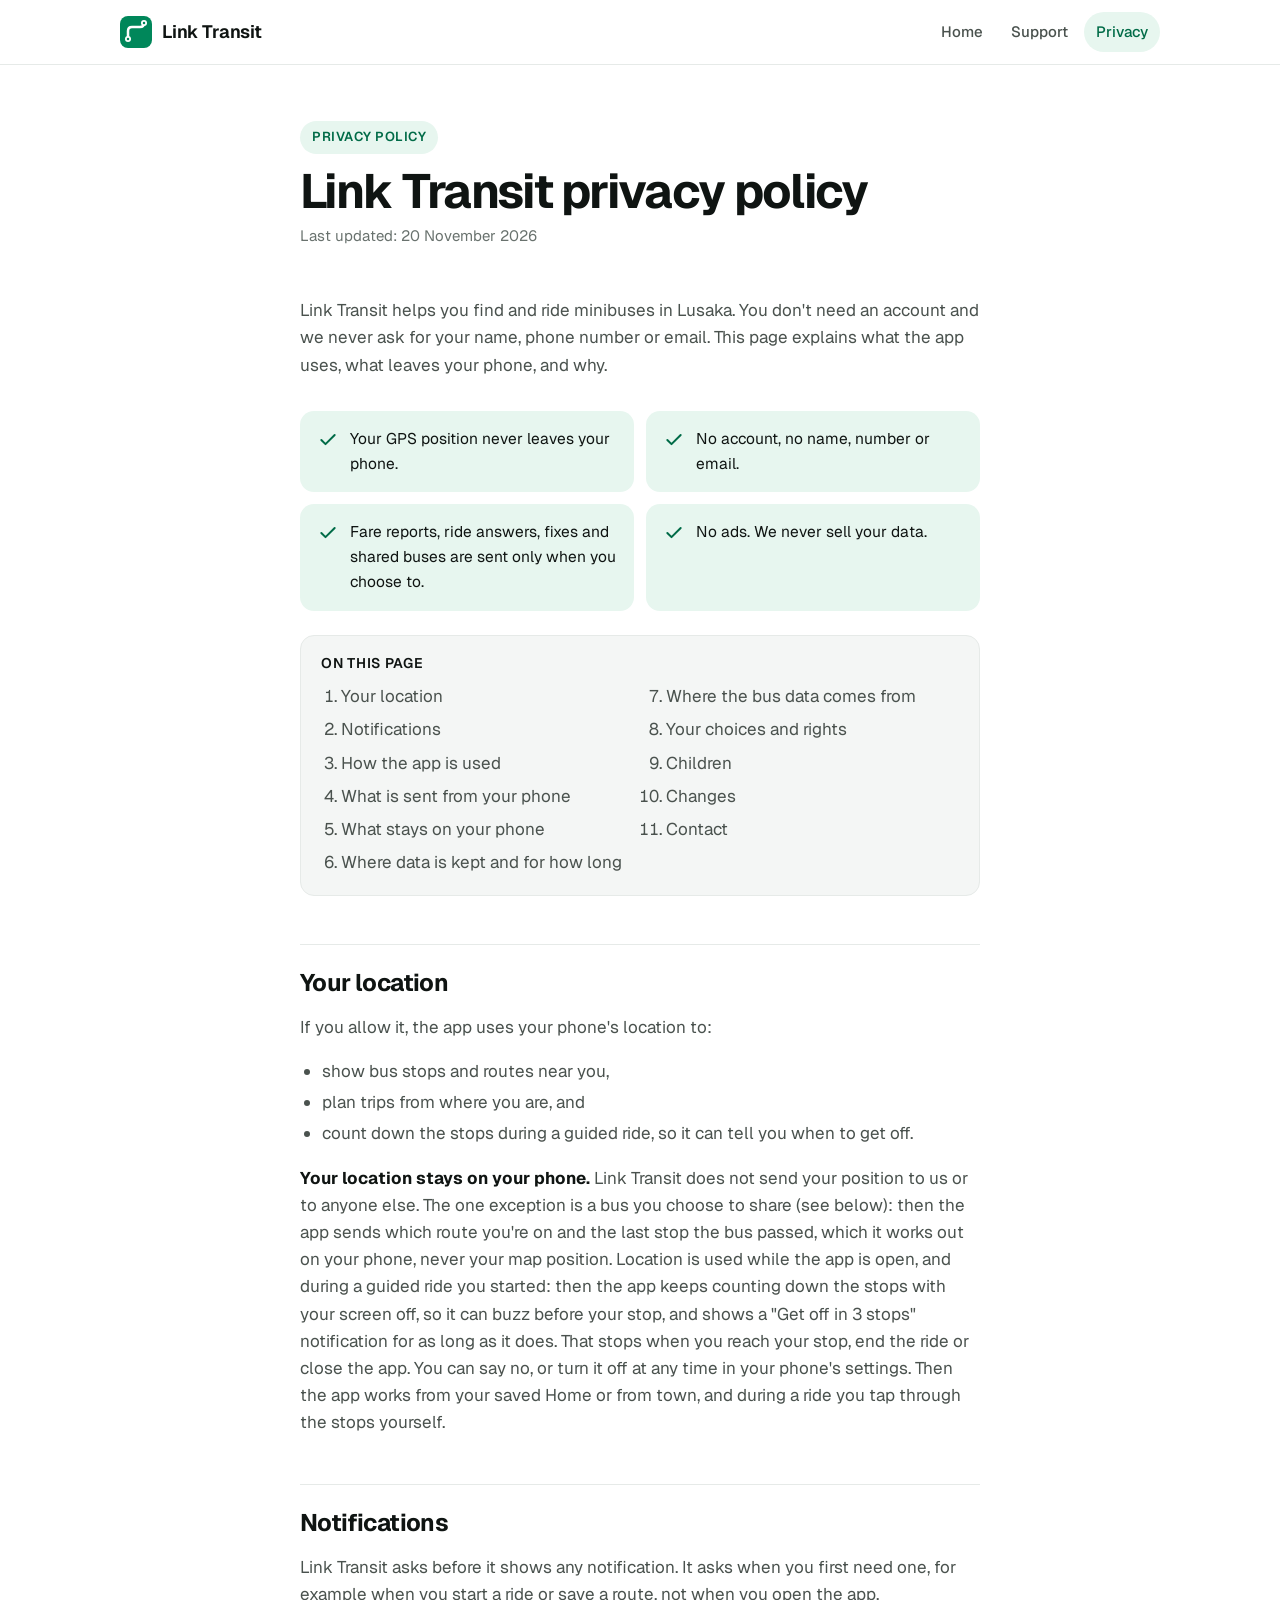
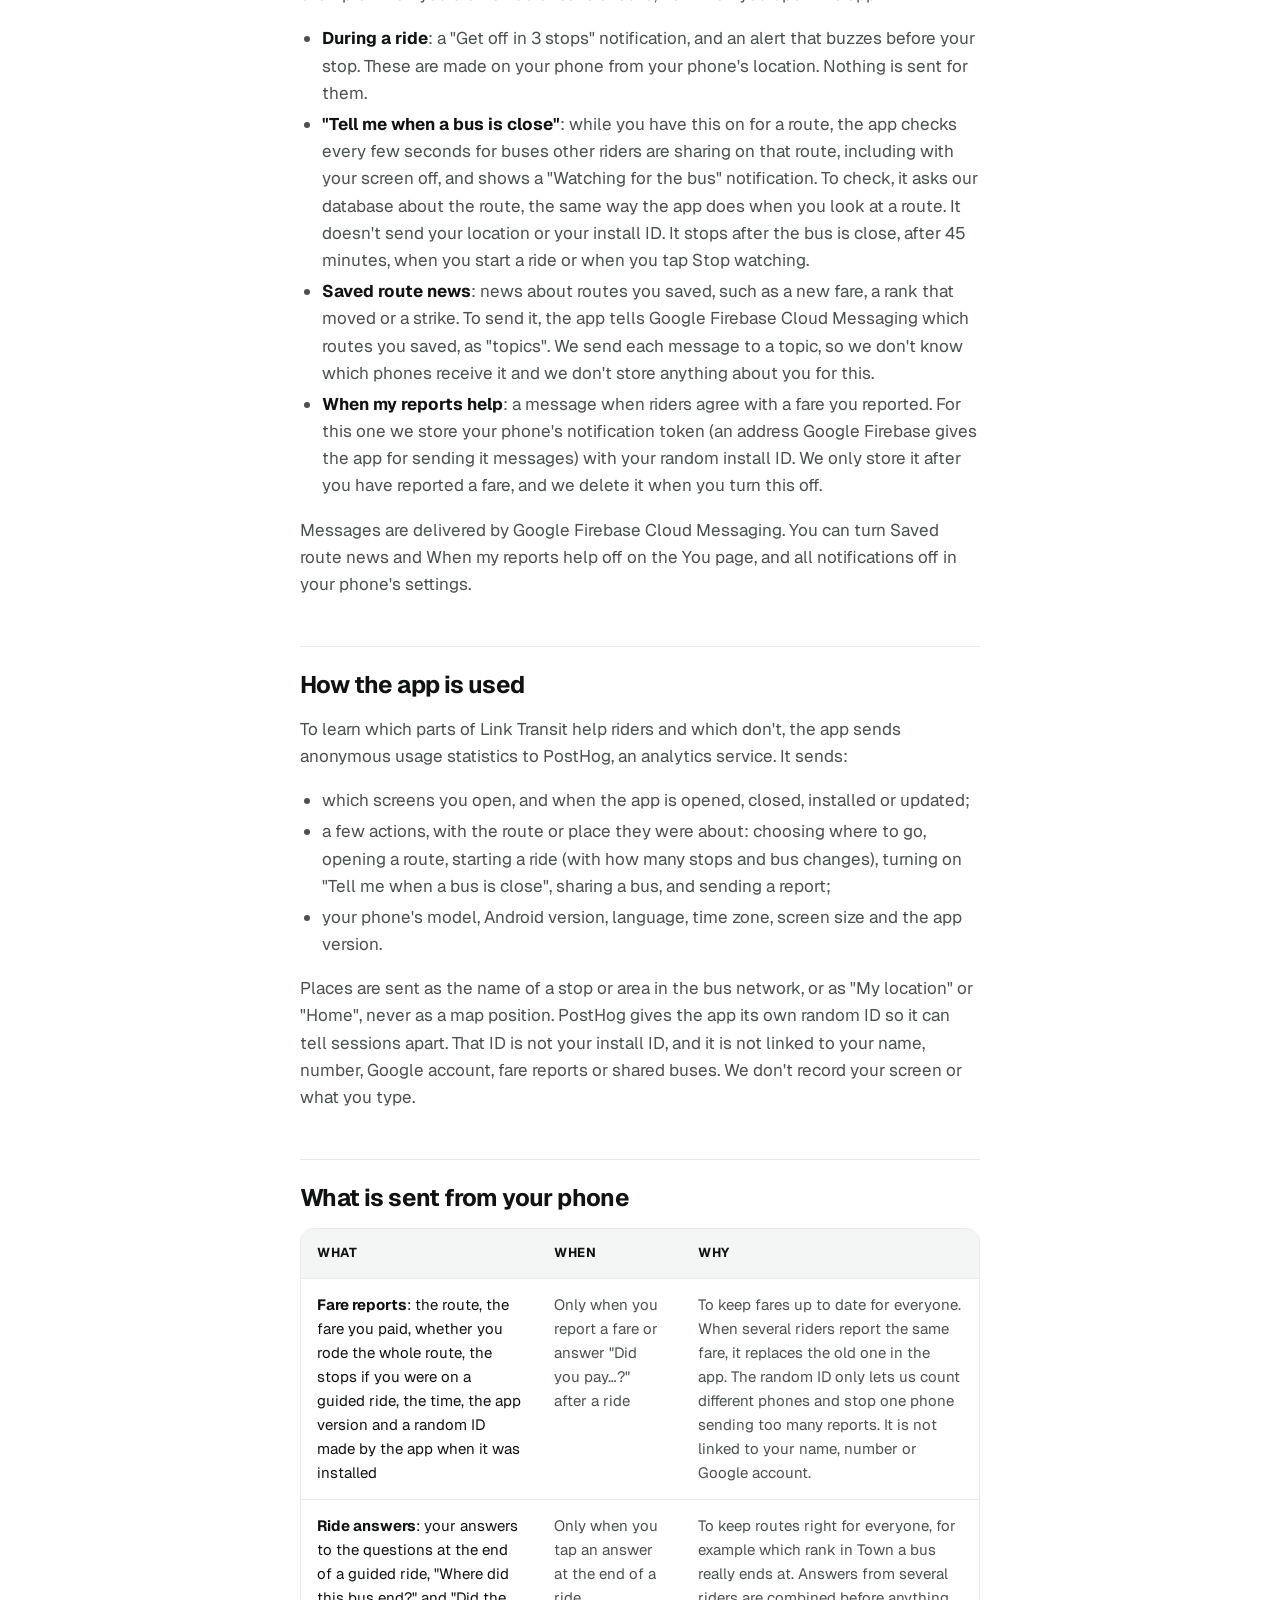
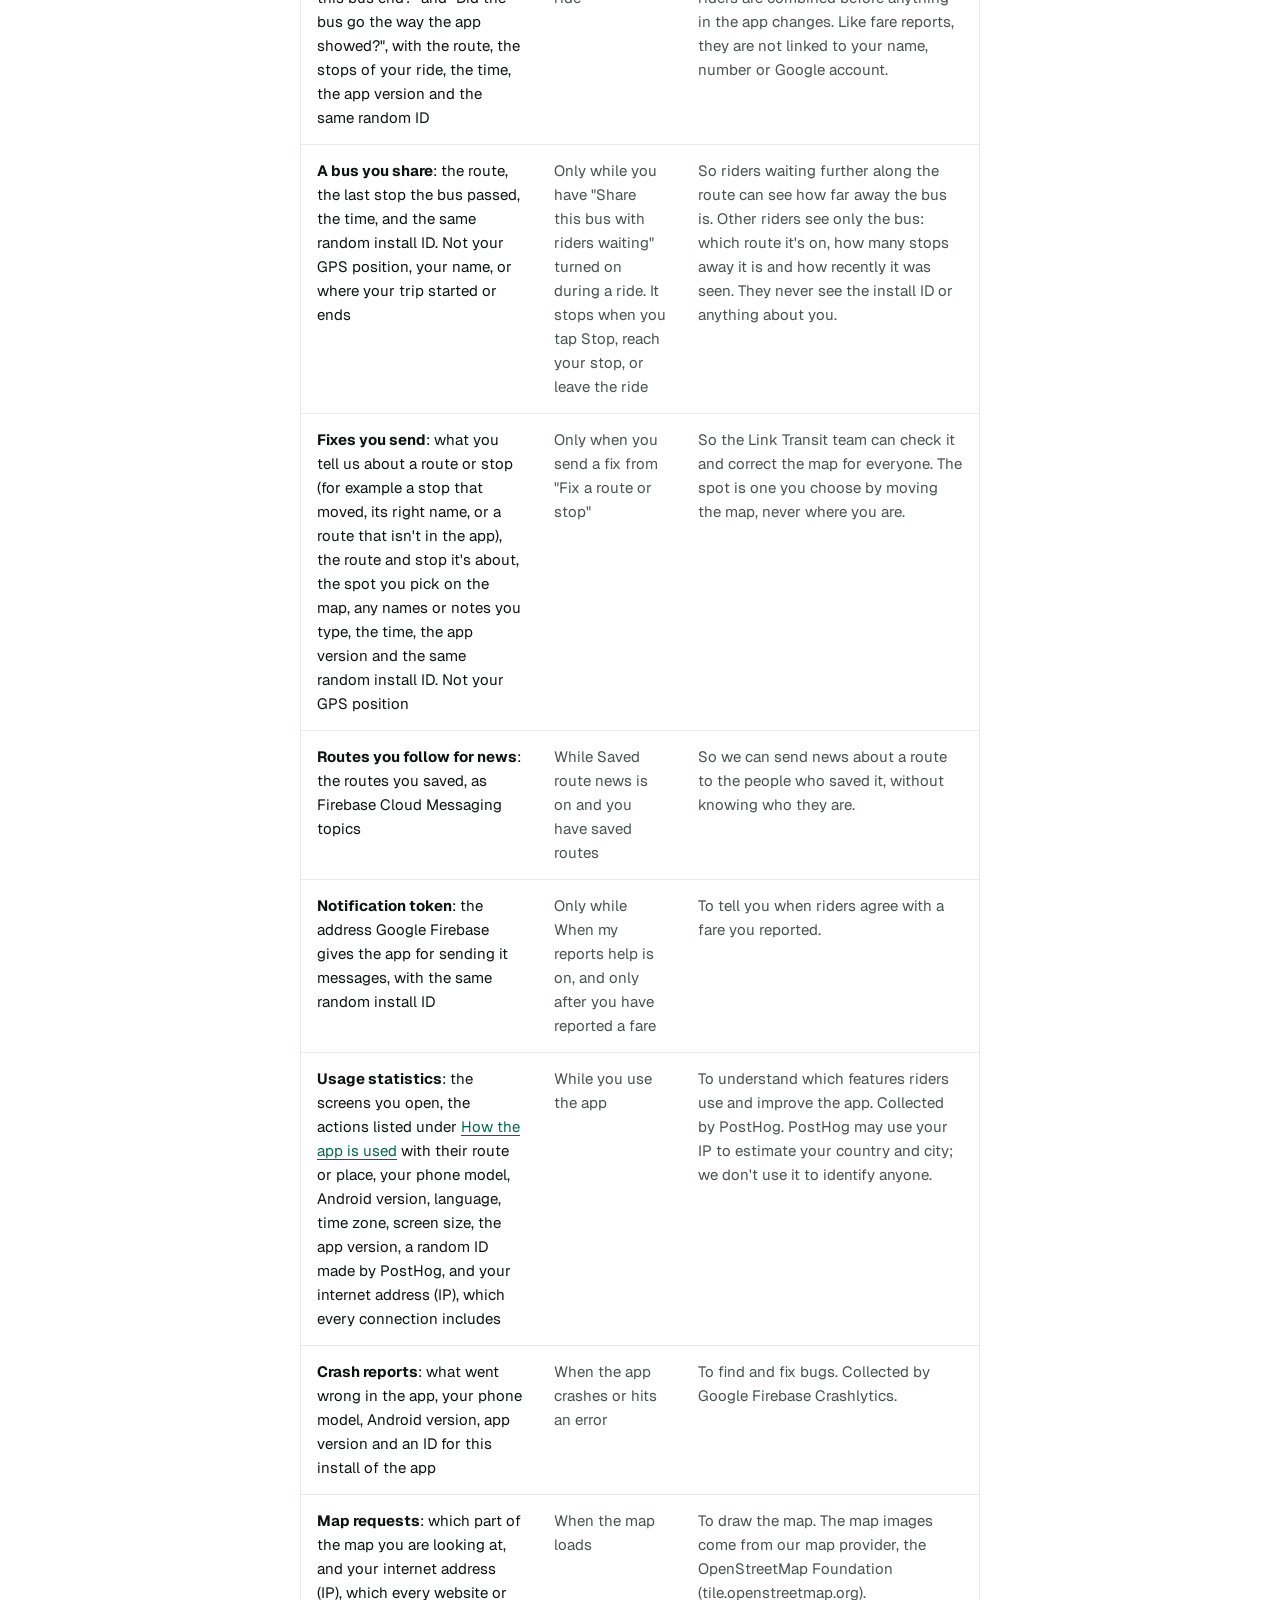
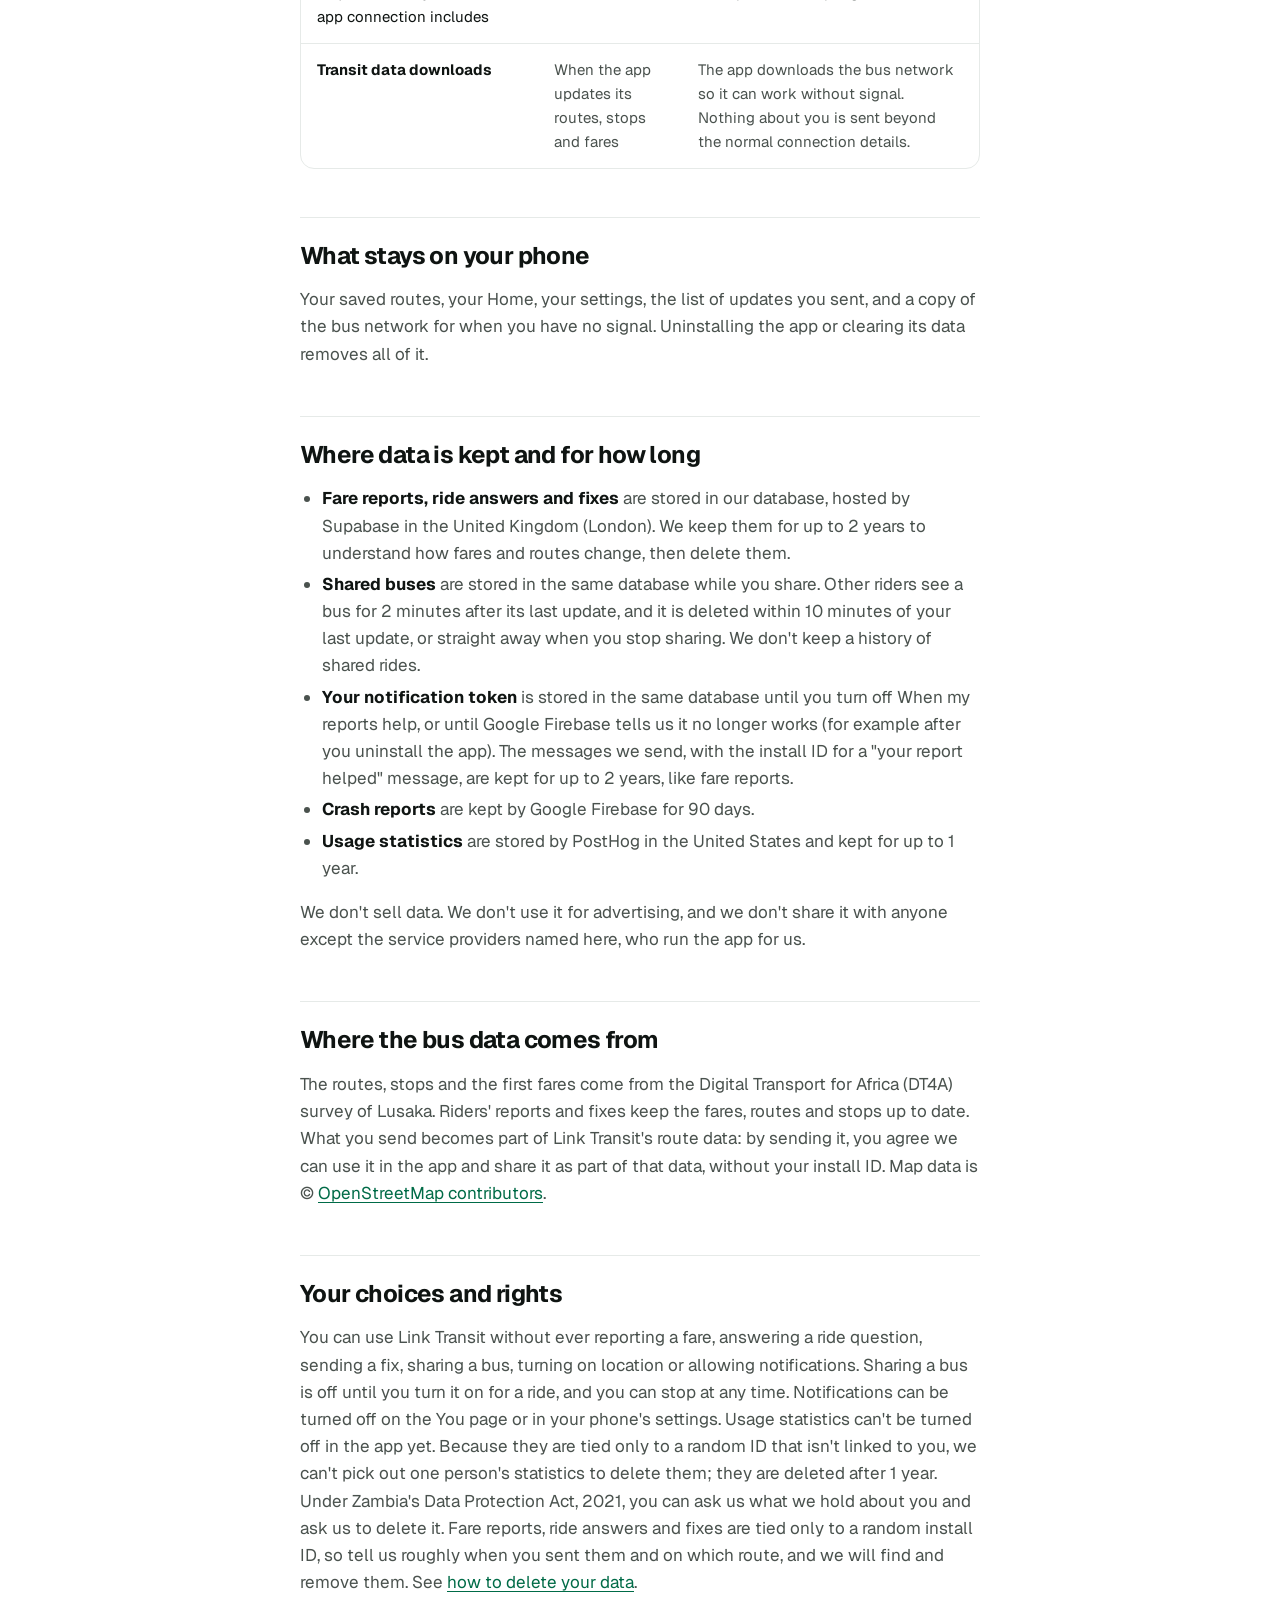
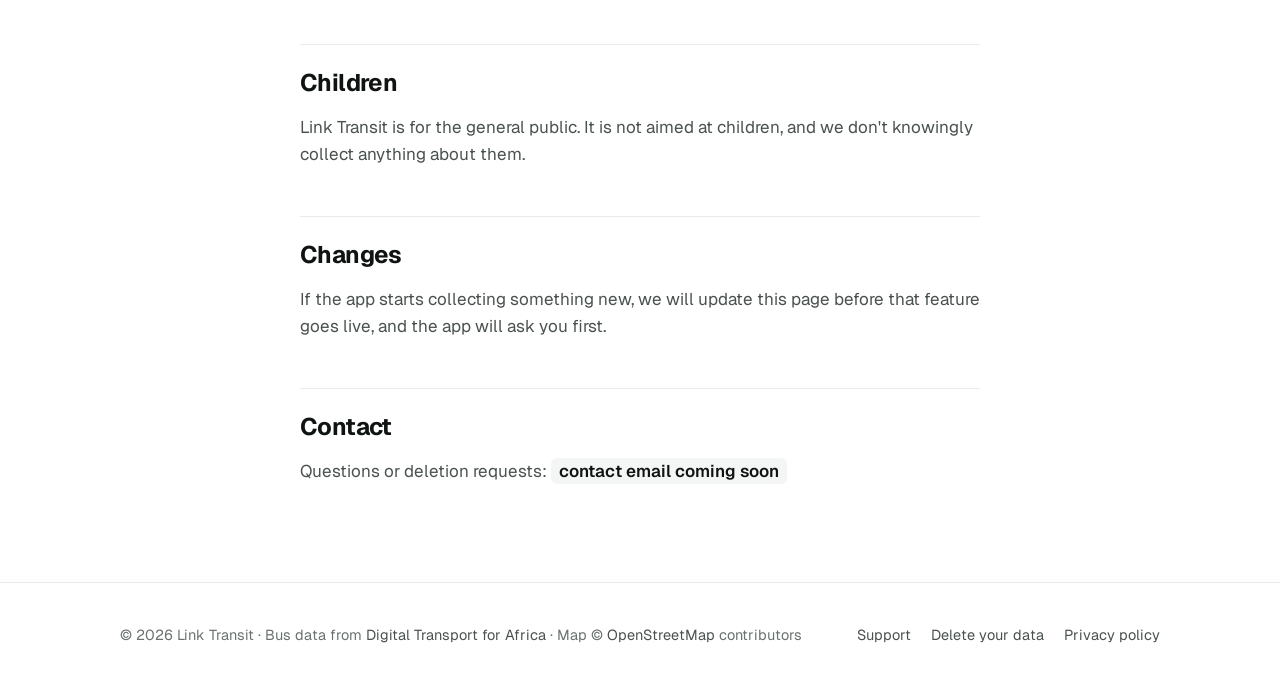
==== commit 6a499df7: "Privacy policy: cover usage statistics (PostHog) New "How the app is used" section and table row, ma" ====
--- a/privacy.html
+++ b/privacy.html
@@ -50,6 +50,7 @@
       <ol>
         <li><a href="#location">Your location</a></li>
         <li><a href="#notifications">Notifications</a></li>
+        <li><a href="#analytics">How the app is used</a></li>
         <li><a href="#sent">What is sent from your phone</a></li>
         <li><a href="#on-phone">What stays on your phone</a></li>
         <li><a href="#storage">Where data is kept and for how long</a></li>
@@ -79,6 +80,15 @@
       <li><strong>When my reports help</strong>: a message when riders agree with a fare you reported. For this one we store your phone's notification token (an address Google Firebase gives the app for sending it messages) with your random install ID. We only store it after you have reported a fare, and we delete it when you turn this off.</li>
     </ul>
     <p>Messages are delivered by Google Firebase Cloud Messaging. You can turn Saved route news and When my reports help off on the You page, and all notifications off in your phone's settings.</p>
+
+    <h2 id="analytics">How the app is used</h2>
+    <p>To learn which parts of Link Transit help riders and which don't, the app sends anonymous usage statistics to PostHog, an analytics service. It sends:</p>
+    <ul>
+      <li>which screens you open, and when the app is opened, closed, installed or updated;</li>
+      <li>a few actions, with the route or place they were about: choosing where to go, opening a route, starting a ride (with how many stops and bus changes), turning on "Tell me when a bus is close", sharing a bus, and sending a report;</li>
+      <li>your phone's model, Android version, language, time zone, screen size and the app version.</li>
+    </ul>
+    <p>Places are sent as the name of a stop or area in the bus network, or as "My location" or "Home", never as a map position. PostHog gives the app its own random ID so it can tell sessions apart. That ID is not your install ID, and it is not linked to your name, number, Google account, fare reports or shared buses. We don't record your screen or what you type.</p>
 
     <h2 id="sent">What is sent from your phone</h2>
     <div class="table-wrap">
@@ -116,6 +126,11 @@
             <td>To tell you when riders agree with a fare you reported.</td>
           </tr>
           <tr>
+            <td><strong>Usage statistics</strong>: the screens you open, the actions listed under <a href="#analytics">How the app is used</a> with their route or place, your phone model, Android version, language, time zone, screen size, the app version, a random ID made by PostHog, and your internet address (IP), which every connection includes</td>
+            <td>While you use the app</td>
+            <td>To understand which features riders use and improve the app. Collected by PostHog. PostHog may use your IP to estimate your country and city; we don't use it to identify anyone.</td>
+          </tr>
+          <tr>
             <td><strong>Crash reports</strong>: what went wrong in the app, your phone model, Android version, app version and an ID for this install of the app</td>
             <td>When the app crashes or hits an error</td>
             <td>To find and fix bugs. Collected by Google Firebase Crashlytics.</td>
@@ -143,6 +158,7 @@
       <li><strong>Shared buses</strong> are stored in the same database while you share. Other riders see a bus for 2 minutes after its last update, and it is deleted within 10 minutes of your last update, or straight away when you stop sharing. We don't keep a history of shared rides.</li>
       <li><strong>Your notification token</strong> is stored in the same database until you turn off When my reports help, or until Google Firebase tells us it no longer works (for example after you uninstall the app). The messages we send, with the install ID for a "your report helped" message, are kept for up to 2 years, like fare reports.</li>
       <li><strong>Crash reports</strong> are kept by Google Firebase for 90 days.</li>
+      <li><strong>Usage statistics</strong> are stored by PostHog in the United States and kept for up to 1 year.</li>
     </ul>
     <p>We don't sell data. We don't use it for advertising, and we don't share it with anyone except the service providers named here, who run the app for us.</p>
 
@@ -150,7 +166,7 @@
     <p>The routes, stops and the first fares come from the Digital Transport for Africa (DT4A) survey of Lusaka. Riders' reports and fixes keep the fares, routes and stops up to date. What you send becomes part of Link Transit's route data: by sending it, you agree we can use it in the app and share it as part of that data, without your install ID. Map data is © <a href="https://www.openstreetmap.org/copyright" rel="noopener">OpenStreetMap contributors</a>.</p>
 
     <h2 id="rights">Your choices and rights</h2>
-    <p>You can use Link Transit without ever reporting a fare, answering a ride question, sending a fix, sharing a bus, turning on location or allowing notifications. Sharing a bus is off until you turn it on for a ride, and you can stop at any time. Notifications can be turned off on the You page or in your phone's settings. Under Zambia's Data Protection Act, 2021, you can ask us what we hold about you and ask us to delete it. Fare reports, ride answers and fixes are tied only to a random install ID, so tell us roughly when you sent them and on which route, and we will find and remove them. See <a href="support.html#delete">how to delete your data</a>.</p>
+    <p>You can use Link Transit without ever reporting a fare, answering a ride question, sending a fix, sharing a bus, turning on location or allowing notifications. Sharing a bus is off until you turn it on for a ride, and you can stop at any time. Notifications can be turned off on the You page or in your phone's settings. Usage statistics can't be turned off in the app yet. Because they are tied only to a random ID that isn't linked to you, we can't pick out one person's statistics to delete them; they are deleted after 1 year. Under Zambia's Data Protection Act, 2021, you can ask us what we hold about you and ask us to delete it. Fare reports, ride answers and fixes are tied only to a random install ID, so tell us roughly when you sent them and on which route, and we will find and remove them. See <a href="support.html#delete">how to delete your data</a>.</p>
 
     <h2 id="children">Children</h2>
     <p>Link Transit is for the general public. It is not aimed at children, and we don't knowingly collect anything about them.</p>
